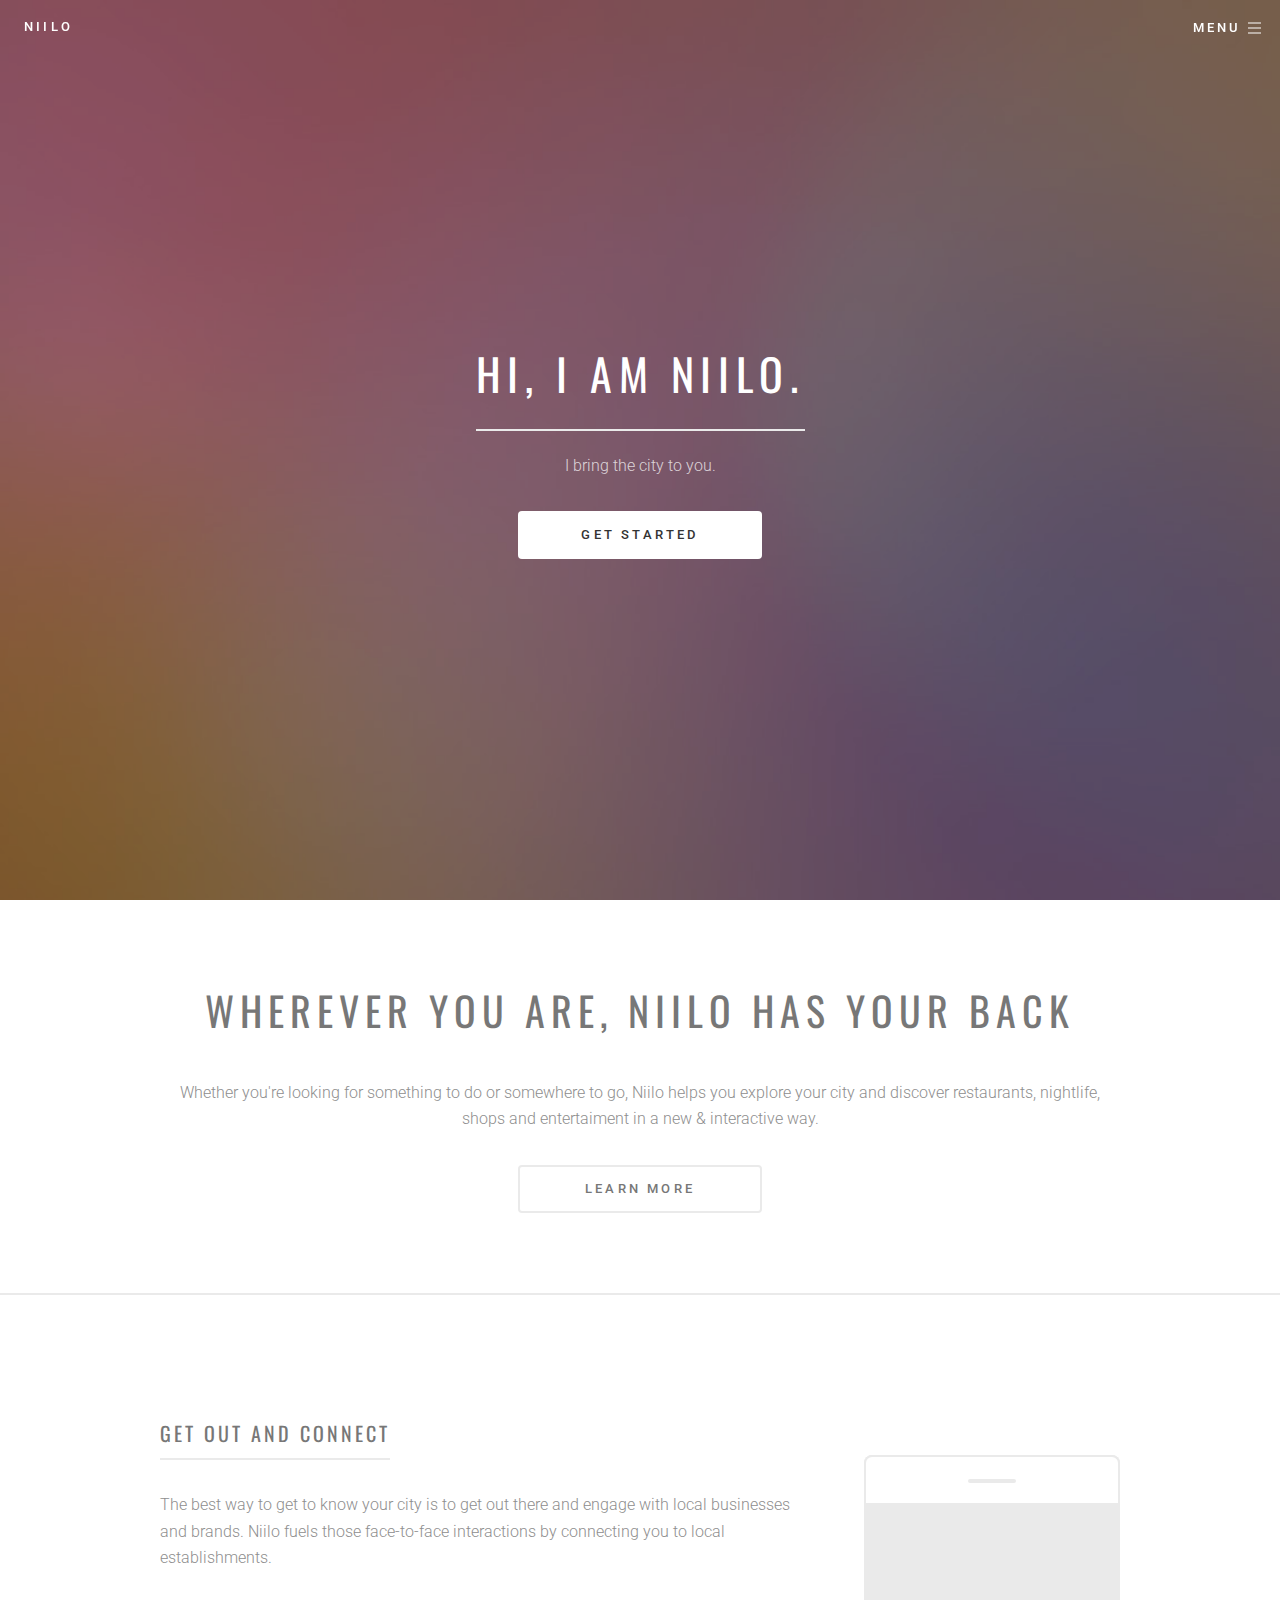
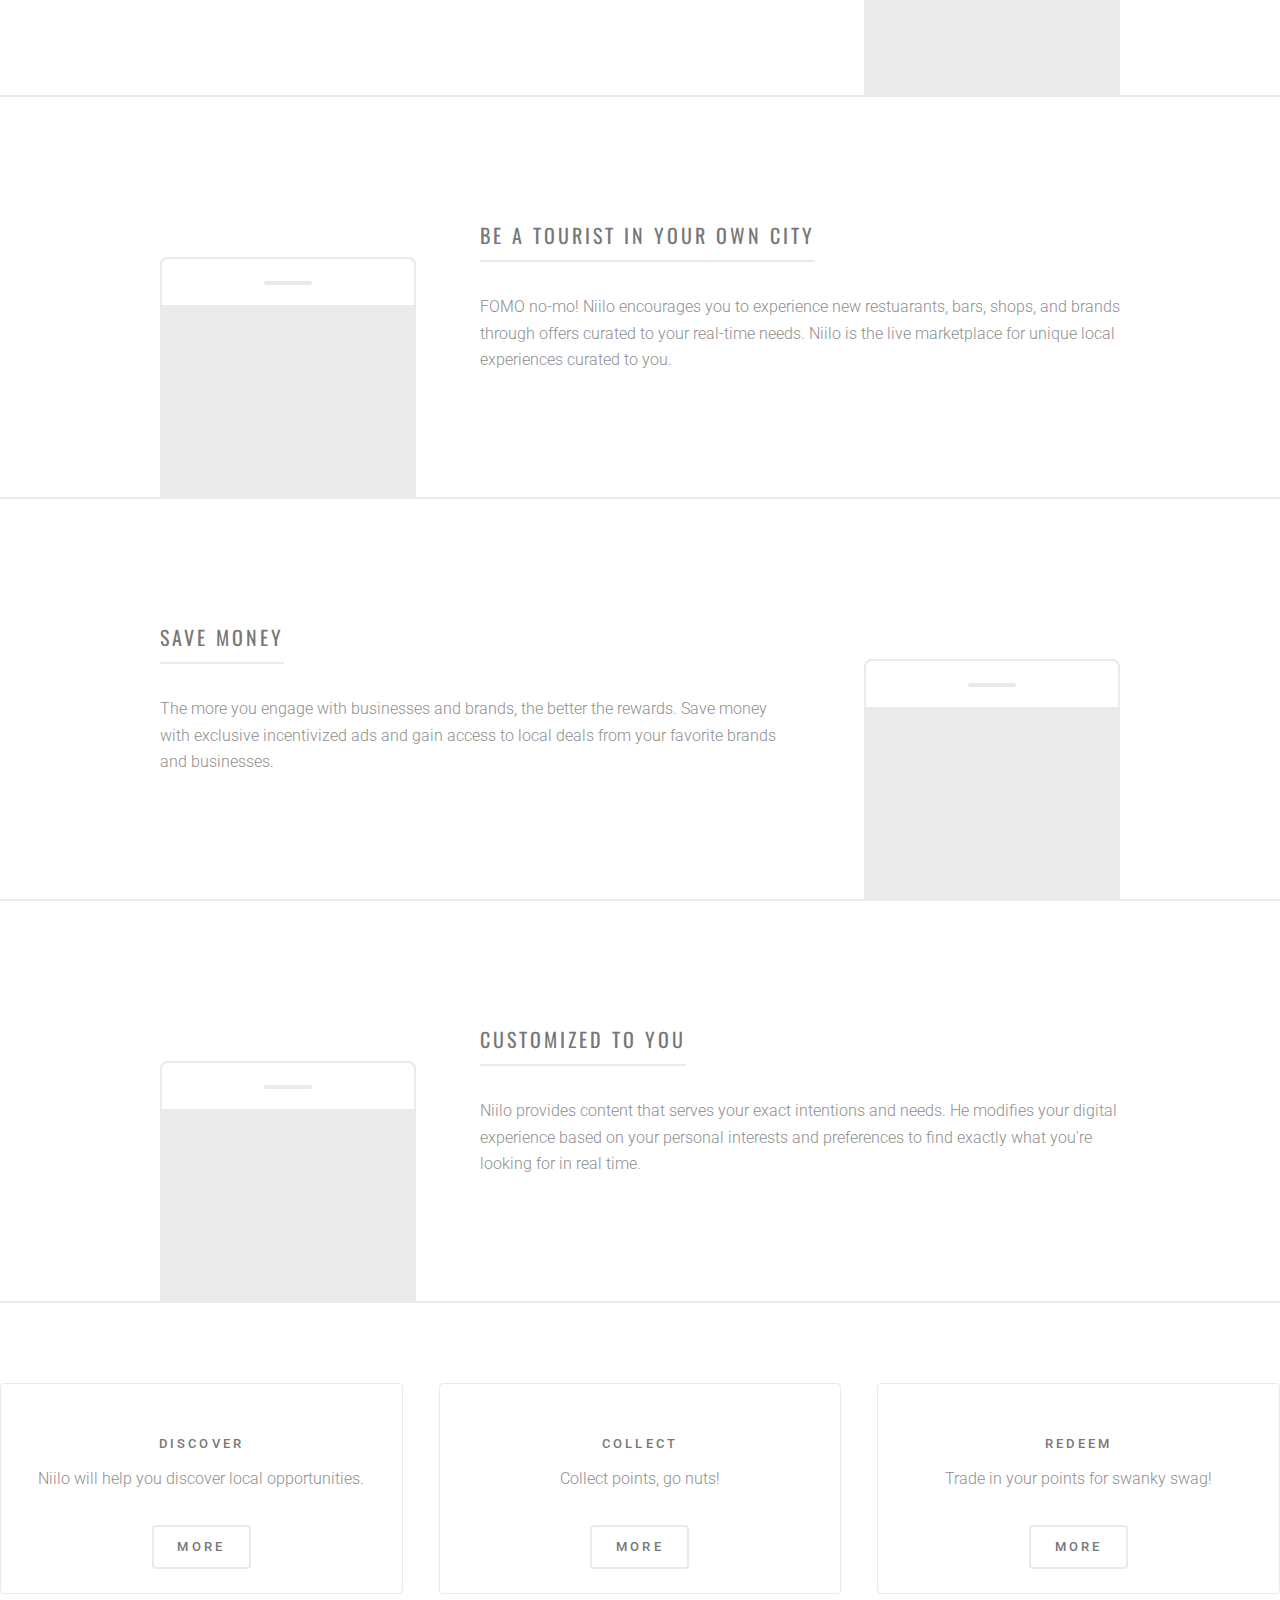
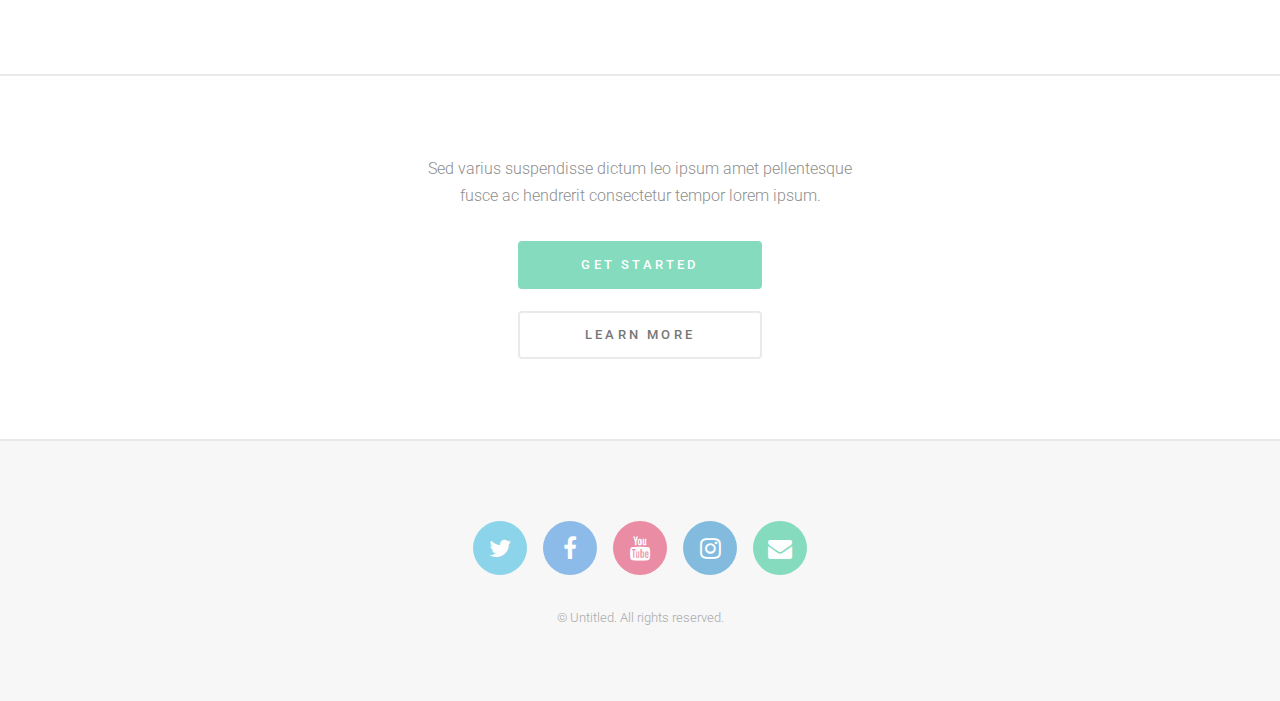
==== index.html @ 095b9335 "Second commit" ====
<!DOCTYPE HTML>
<!--
	Formula by Pixelarity
	pixelarity.com | hello@pixelarity.com
	License: pixelarity.com/license
-->
<html>
	<head>
		<title>Niilo</title>
		<meta charset="utf-8" />
		<meta name="viewport" content="width=device-width, initial-scale=1" />
		<!--[if lte IE 8]><script src="assets/js/ie/html5shiv.js"></script><![endif]-->
		<link rel="stylesheet" href="assets/css/main.css" />
		<!--[if lte IE 9]><link rel="stylesheet" href="assets/css/ie9.css" /><![endif]-->
		<!--[if lte IE 8]><link rel="stylesheet" href="assets/css/ie8.css" /><![endif]-->
	</head>
	<body>

		<!-- Page Wrapper -->
			<div id="page-wrapper">

				<!-- Header -->
					<header id="header">
						<a href="index.html" class="logo">Niilo</a>
						<nav>
							<ul>
								<li><a href="#menu">Menu</a></li>
							</ul>
						</nav>
					</header>

				<!-- Menu -->
					<nav id="menu">
						<ul class="links">
							<li><a href="index.html">Home</a></li>
							<li><a href="generic.html">User</a></li>
							<li><a href="elements.html">Business</a></li>
						</ul>
						<ul class="actions vertical">
							<li><a href="#" class="button special fit">Sign Up</a></li>
							<li><a href="#" class="button fit">Log In</a></li>
						</ul>
					</nav>

				<!-- Banner -->
				<!--
					Note: If you'd like to use a video as your banner background, set the "data-video" attribute below
					to the full filename of your video, but *exclude* the file extension. The template will automatically
					generate a multi-format* <video> tag on platforms that support background videos, and simply skip the
					step on those that don't (falling back on whatever you've set as the background image).

					* Your video must be offered in both .mp4 and .webm formats to work everywhere.
				-->
					<section id="banner" data-video="images/banner">
						<div class="inner">
							<header>
								<h1>Hi, I am Niilo.</h1>
								<p>I bring the city to you.</p>
							</header>
							<ul class="actions">
								<li><a href="#" class="button special big">Get Started</a></li>
							</ul>
						</div>
						<a href="#one" class="more">Learn More</a>
					</section>



				<!-- Wrapper -->
					<div id="wrapper">

						<!--New Ashley Blue Div -->

						<section id="cta" class="main special">
							<div class="inner">
								<h1> Wherever you are, Niilo has your back </h1>
								<p>Whether you're looking for something to do or somewhere to go, Niilo helps you explore your city and discover restaurants, nightlife, shops and entertaiment in a new & interactive way.</p>
								<ul class="actions vertical">
									<li><a href="#" class="button big">Learn More</a></li>
								</ul>
							</div>
						</section>



						<!-- One -->
							<section id="one" class="main">
								<div class="inner spotlight style1">
									<div class="content">
										<header>
											<h2>Get out and connect</h2>
										</header>
										<p>The best way to get to know your city is to get out there and engage with local businesses and brands. Niilo fuels those face-to-face interactions by connecting you to local establishments.</p>
									</div>
									<!--
										Note: You can replace the image below with a JPEG or PNG. Just make sure it's exactly
										320x340 or at least the same aspect ratio (16:17).
									-->
									<span class="image"><img src="images/pic01.svg" alt="" /></span>
								</div>
							</section>

						<!-- Two -->
							<section id="two" class="main">
								<div class="inner spotlight alt style2">
									<div class="content">
										<header>
											<h2>Be a tourist in your own city</h2>
										</header>
										<p>FOMO no-mo! Niilo encourages you to experience new restuarants, bars, shops, and brands through offers curated to your real-time needs. Niilo is the live marketplace for unique local experiences curated to you.</p>
									</div>
									<!--
										Note: You can replace the image below with a JPEG or PNG. Just make sure it's exactly
										320x340 or at least the same aspect ratio (16:17).
									-->
									<span class="image"><img src="images/pic02.svg" alt="" /></span>
								</div>
							</section>

						<!-- Three -->
							<section id="three" class="main">
								<div class="inner spotlight style3">
									<div class="content">
										<header>
											<h2>Save Money</h2>
										</header>
										<p>The more you engage with businesses and brands, the better the rewards. Save money with exclusive incentivized ads and gain access to local deals from your favorite brands and businesses.</p>
									</div>
									<!--
										Note: You can replace the image below with a JPEG or PNG. Just make sure it's exactly
										320x340 or at least the same aspect ratio (16:17).
									-->
									<span class="image"><img src="images/pic03.svg" alt="" /></span>
								</div>
							</section>
						<!-- Extra Ashley Section -->

						<section id="two" class="main">
							<div class="inner spotlight alt style2">
								<div class="content">
									<header>
										<h2>Customized to you</h2>
									</header>
									<p>Niilo provides content that serves your exact intentions and needs. He modifies your digital experience based on your personal interests and preferences to find exactly what you're looking for in real time.</p>
								</div>
								<!--
									Note: You can replace the image below with a JPEG or PNG. Just make sure it's exactly
									320x340 or at least the same aspect ratio (16:17).
								-->
								<span class="image"><img src="images/pic02.svg" alt="" /></span>
							</div>
						</section>


<!-- FREQUENCY -->


						<section id="three" class="wrapper style1 special">
										<div class="container">
											<div class="row 150%">
												<section class="4u 12u$(medium) 12u$(small)">
													<div class="box style1">
														<span class="image full"><img src="images/pic01.jpg" alt="" /></span>
														<h3>Discover</h3>
														<p>Niilo will help you discover local opportunities.</p>
														<ul class="actions">
															<li><a href="#" class="button alt">More</a></li>
														</ul>
													</div>
												</section>
												<section class="4u 6u(medium) 12u$(small)">
													<div class="box style2">
														<span class="image full"><img src="images/pic02.jpg" alt="" /></span>
														<h3>Collect</h3>
														<p>Collect points, go nuts!</p>
														<ul class="actions">
															<li><a href="#" class="button alt">More</a></li>
														</ul>
													</div>
												</section>
												<section class="4u$ 6u$(medium) 12u$(small)">
													<div class="box style4">
														<span class="image full"><img src="images/pic03.jpg" alt="" /></span>
														<h3>Redeem</h3>
														<p>Trade in your points for swanky swag!</p>
														<ul class="actions">
															<li><a href="#" class="button alt">More</a></li>
														</ul>
													</div>
												</section>
											</div>
										</div>
									</section>




<!-- END FREQUENCY -->









						<!-- CTA -->
							<section id="cta" class="main special">
								<div class="inner">
									<p>Sed varius suspendisse dictum leo ipsum amet pellentesque<br />
									fusce ac hendrerit consectetur tempor lorem ipsum.</p>
									<ul class="actions vertical">
										<li><a href="#" class="button special big">Get Started</a></li>
										<li><a href="#" class="button big">Learn More</a></li>
									</ul>
								</div>
							</section>

					</div> <!-- Connects to "wrapper" -->

				<!-- Footer -->
					<footer id="footer">
						<div class="inner">
							<ul class="icons">
								<li><a href="#" class="icon alt fa-twitter"><span class="label">Twitter</span></a></li>
								<li><a href="#" class="icon alt fa-facebook"><span class="label">Facebook</span></a></li>
								<li><a href="#" class="icon alt fa-youtube"><span class="label">YouTube</span></a></li>
								<li><a href="#" class="icon alt fa-instagram"><span class="label">Instagram</span></a></li>
								<li><a href="#" class="icon alt fa-envelope"><span class="label">Email</span></a></li>
							</ul>
						</div>
						<p class="copyright">&copy; Untitled. All rights reserved.</p>
					</footer>

			</div>

		<!-- Scripts -->
			<script src="assets/js/jquery.min.js"></script>
			<script src="assets/js/jquery.scrolly.min.js"></script>
			<script src="assets/js/jquery.scrollex.min.js"></script>
			<script src="assets/js/skel.min.js"></script>
			<script src="assets/js/util.js"></script>
			<!--[if lte IE 8]><script src="assets/js/ie/respond.min.js"></script><![endif]-->
			<script src="assets/js/main.js"></script>

	</body>
</html>
---- assets/css/main.css ----
@import url(font-awesome.min.css);
@import url("https://fonts.googleapis.com/css?family=Roboto:300,500|Oswald:400");

/*
	Formula by Pixelarity
	pixelarity.com | hello@pixelarity.com
	License: pixelarity.com/license
*/

/* Reset */

	html, body, div, span, applet, object, iframe, h1, h2, h3, h4, h5, h6, p, blockquote, pre, a, abbr, acronym, address, big, cite, code, del, dfn, em, img, ins, kbd, q, s, samp, small, strike, strong, sub, sup, tt, var, b, u, i, center, dl, dt, dd, ol, ul, li, fieldset, form, label, legend, table, caption, tbody, tfoot, thead, tr, th, td, article, aside, canvas, details, embed, figure, figcaption, footer, header, hgroup, menu, nav, output, ruby, section, summary, time, mark, audio, video {
		margin: 0;
		padding: 0;
		border: 0;
		font-size: 100%;
		font: inherit;
		vertical-align: baseline;
	}

	article, aside, details, figcaption, figure, footer, header, hgroup, menu, nav, section {
		display: block;
	}

	body {
		line-height: 1;
	}

	ol, ul {
		list-style: none;
	}

	blockquote, q {
		quotes: none;
	}

	blockquote:before, blockquote:after, q:before, q:after {
		content: '';
		content: none;
	}

	table {
		border-collapse: collapse;
		border-spacing: 0;
	}

	body {
		-webkit-text-size-adjust: none;
	}

/* Box Model */

	*, *:before, *:after {
		-moz-box-sizing: border-box;
		-webkit-box-sizing: border-box;
		box-sizing: border-box;
	}

/* Grid */

	.row {
		border-bottom: solid 1px transparent;
		-moz-box-sizing: border-box;
		-webkit-box-sizing: border-box;
		box-sizing: border-box;
	}

	.row > * {
		float: left;
		-moz-box-sizing: border-box;
		-webkit-box-sizing: border-box;
		box-sizing: border-box;
	}

	.row:after, .row:before {
		content: '';
		display: block;
		clear: both;
		height: 0;
	}

	.row.uniform > * > :first-child {
		margin-top: 0;
	}

	.row.uniform > * > :last-child {
		margin-bottom: 0;
	}

	.row.\30 \25 > * {
		padding: 0 0 0 0em;
	}

	.row.\30 \25 {
		margin: 0 0 -1px 0em;
	}

	.row.uniform.\30 \25 > * {
		padding: 0em 0 0 0em;
	}

	.row.uniform.\30 \25 {
		margin: 0em 0 -1px 0em;
	}

	.row > * {
		padding: 0 0 0 2em;
	}

	.row {
		margin: 0 0 -1px -2em;
	}

	.row.uniform > * {
		padding: 2em 0 0 2em;
	}

	.row.uniform {
		margin: -2em 0 -1px -2em;
	}

	.row.\32 00\25 > * {
		padding: 0 0 0 4em;
	}

	.row.\32 00\25 {
		margin: 0 0 -1px -4em;
	}

	.row.uniform.\32 00\25 > * {
		padding: 4em 0 0 4em;
	}

	.row.uniform.\32 00\25 {
		margin: -4em 0 -1px -4em;
	}

	.row.\31 50\25 > * {
		padding: 0 0 0 3em;
	}

	.row.\31 50\25 {
		margin: 0 0 -1px -3em;
	}

	.row.uniform.\31 50\25 > * {
		padding: 3em 0 0 3em;
	}

	.row.uniform.\31 50\25 {
		margin: -3em 0 -1px -3em;
	}

	.row.\35 0\25 > * {
		padding: 0 0 0 1em;
	}

	.row.\35 0\25 {
		margin: 0 0 -1px -1em;
	}

	.row.uniform.\35 0\25 > * {
		padding: 1em 0 0 1em;
	}

	.row.uniform.\35 0\25 {
		margin: -1em 0 -1px -1em;
	}

	.row.\32 5\25 > * {
		padding: 0 0 0 0.5em;
	}

	.row.\32 5\25 {
		margin: 0 0 -1px -0.5em;
	}

	.row.uniform.\32 5\25 > * {
		padding: 0.5em 0 0 0.5em;
	}

	.row.uniform.\32 5\25 {
		margin: -0.5em 0 -1px -0.5em;
	}

	.\31 2u, .\31 2u\24 {
		width: 100%;
		clear: none;
		margin-left: 0;
	}

	.\31 1u, .\31 1u\24 {
		width: 91.6666666667%;
		clear: none;
		margin-left: 0;
	}

	.\31 0u, .\31 0u\24 {
		width: 83.3333333333%;
		clear: none;
		margin-left: 0;
	}

	.\39 u, .\39 u\24 {
		width: 75%;
		clear: none;
		margin-left: 0;
	}

	.\38 u, .\38 u\24 {
		width: 66.6666666667%;
		clear: none;
		margin-left: 0;
	}

	.\37 u, .\37 u\24 {
		width: 58.3333333333%;
		clear: none;
		margin-left: 0;
	}

	.\36 u, .\36 u\24 {
		width: 50%;
		clear: none;
		margin-left: 0;
	}

	.\35 u, .\35 u\24 {
		width: 41.6666666667%;
		clear: none;
		margin-left: 0;
	}

	.\34 u, .\34 u\24 {
		width: 33.3333333333%;
		clear: none;
		margin-left: 0;
	}

	.\33 u, .\33 u\24 {
		width: 25%;
		clear: none;
		margin-left: 0;
	}

	.\32 u, .\32 u\24 {
		width: 16.6666666667%;
		clear: none;
		margin-left: 0;
	}

	.\31 u, .\31 u\24 {
		width: 8.3333333333%;
		clear: none;
		margin-left: 0;
	}

	.\31 2u\24 + *,
	.\31 1u\24 + *,
	.\31 0u\24 + *,
	.\39 u\24 + *,
	.\38 u\24 + *,
	.\37 u\24 + *,
	.\36 u\24 + *,
	.\35 u\24 + *,
	.\34 u\24 + *,
	.\33 u\24 + *,
	.\32 u\24 + *,
	.\31 u\24 + * {
		clear: left;
	}

	.\-11u {
		margin-left: 91.66667%;
	}

	.\-10u {
		margin-left: 83.33333%;
	}

	.\-9u {
		margin-left: 75%;
	}

	.\-8u {
		margin-left: 66.66667%;
	}

	.\-7u {
		margin-left: 58.33333%;
	}

	.\-6u {
		margin-left: 50%;
	}

	.\-5u {
		margin-left: 41.66667%;
	}

	.\-4u {
		margin-left: 33.33333%;
	}

	.\-3u {
		margin-left: 25%;
	}

	.\-2u {
		margin-left: 16.66667%;
	}

	.\-1u {
		margin-left: 8.33333%;
	}

	@media screen and (max-width: 1680px) {

		.row > * {
			padding: 0 0 0 2em;
		}

		.row {
			margin: 0 0 -1px -2em;
		}

		.row.uniform > * {
			padding: 2em 0 0 2em;
		}

		.row.uniform {
			margin: -2em 0 -1px -2em;
		}

		.row.\32 00\25 > * {
			padding: 0 0 0 4em;
		}

		.row.\32 00\25 {
			margin: 0 0 -1px -4em;
		}

		.row.uniform.\32 00\25 > * {
			padding: 4em 0 0 4em;
		}

		.row.uniform.\32 00\25 {
			margin: -4em 0 -1px -4em;
		}

		.row.\31 50\25 > * {
			padding: 0 0 0 3em;
		}

		.row.\31 50\25 {
			margin: 0 0 -1px -3em;
		}

		.row.uniform.\31 50\25 > * {
			padding: 3em 0 0 3em;
		}

		.row.uniform.\31 50\25 {
			margin: -3em 0 -1px -3em;
		}

		.row.\35 0\25 > * {
			padding: 0 0 0 1em;
		}

		.row.\35 0\25 {
			margin: 0 0 -1px -1em;
		}

		.row.uniform.\35 0\25 > * {
			padding: 1em 0 0 1em;
		}

		.row.uniform.\35 0\25 {
			margin: -1em 0 -1px -1em;
		}

		.row.\32 5\25 > * {
			padding: 0 0 0 0.5em;
		}

		.row.\32 5\25 {
			margin: 0 0 -1px -0.5em;
		}

		.row.uniform.\32 5\25 > * {
			padding: 0.5em 0 0 0.5em;
		}

		.row.uniform.\32 5\25 {
			margin: -0.5em 0 -1px -0.5em;
		}

		.\31 2u\28xlarge\29, .\31 2u\24\28xlarge\29 {
			width: 100%;
			clear: none;
			margin-left: 0;
		}

		.\31 1u\28xlarge\29, .\31 1u\24\28xlarge\29 {
			width: 91.6666666667%;
			clear: none;
			margin-left: 0;
		}

		.\31 0u\28xlarge\29, .\31 0u\24\28xlarge\29 {
			width: 83.3333333333%;
			clear: none;
			margin-left: 0;
		}

		.\39 u\28xlarge\29, .\39 u\24\28xlarge\29 {
			width: 75%;
			clear: none;
			margin-left: 0;
		}

		.\38 u\28xlarge\29, .\38 u\24\28xlarge\29 {
			width: 66.6666666667%;
			clear: none;
			margin-left: 0;
		}

		.\37 u\28xlarge\29, .\37 u\24\28xlarge\29 {
			width: 58.3333333333%;
			clear: none;
			margin-left: 0;
		}

		.\36 u\28xlarge\29, .\36 u\24\28xlarge\29 {
			width: 50%;
			clear: none;
			margin-left: 0;
		}

		.\35 u\28xlarge\29, .\35 u\24\28xlarge\29 {
			width: 41.6666666667%;
			clear: none;
			margin-left: 0;
		}

		.\34 u\28xlarge\29, .\34 u\24\28xlarge\29 {
			width: 33.3333333333%;
			clear: none;
			margin-left: 0;
		}

		.\33 u\28xlarge\29, .\33 u\24\28xlarge\29 {
			width: 25%;
			clear: none;
			margin-left: 0;
		}

		.\32 u\28xlarge\29, .\32 u\24\28xlarge\29 {
			width: 16.6666666667%;
			clear: none;
			margin-left: 0;
		}

		.\31 u\28xlarge\29, .\31 u\24\28xlarge\29 {
			width: 8.3333333333%;
			clear: none;
			margin-left: 0;
		}

		.\31 2u\24\28xlarge\29 + *,
		.\31 1u\24\28xlarge\29 + *,
		.\31 0u\24\28xlarge\29 + *,
		.\39 u\24\28xlarge\29 + *,
		.\38 u\24\28xlarge\29 + *,
		.\37 u\24\28xlarge\29 + *,
		.\36 u\24\28xlarge\29 + *,
		.\35 u\24\28xlarge\29 + *,
		.\34 u\24\28xlarge\29 + *,
		.\33 u\24\28xlarge\29 + *,
		.\32 u\24\28xlarge\29 + *,
		.\31 u\24\28xlarge\29 + * {
			clear: left;
		}

		.\-11u\28xlarge\29 {
			margin-left: 91.66667%;
		}

		.\-10u\28xlarge\29 {
			margin-left: 83.33333%;
		}

		.\-9u\28xlarge\29 {
			margin-left: 75%;
		}

		.\-8u\28xlarge\29 {
			margin-left: 66.66667%;
		}

		.\-7u\28xlarge\29 {
			margin-left: 58.33333%;
		}

		.\-6u\28xlarge\29 {
			margin-left: 50%;
		}

		.\-5u\28xlarge\29 {
			margin-left: 41.66667%;
		}

		.\-4u\28xlarge\29 {
			margin-left: 33.33333%;
		}

		.\-3u\28xlarge\29 {
			margin-left: 25%;
		}

		.\-2u\28xlarge\29 {
			margin-left: 16.66667%;
		}

		.\-1u\28xlarge\29 {
			margin-left: 8.33333%;
		}

	}

	@media screen and (max-width: 1280px) {

		.row > * {
			padding: 0 0 0 1.5em;
		}

		.row {
			margin: 0 0 -1px -1.5em;
		}

		.row.uniform > * {
			padding: 1.5em 0 0 1.5em;
		}

		.row.uniform {
			margin: -1.5em 0 -1px -1.5em;
		}

		.row.\32 00\25 > * {
			padding: 0 0 0 3em;
		}

		.row.\32 00\25 {
			margin: 0 0 -1px -3em;
		}

		.row.uniform.\32 00\25 > * {
			padding: 3em 0 0 3em;
		}

		.row.uniform.\32 00\25 {
			margin: -3em 0 -1px -3em;
		}

		.row.\31 50\25 > * {
			padding: 0 0 0 2.25em;
		}

		.row.\31 50\25 {
			margin: 0 0 -1px -2.25em;
		}

		.row.uniform.\31 50\25 > * {
			padding: 2.25em 0 0 2.25em;
		}

		.row.uniform.\31 50\25 {
			margin: -2.25em 0 -1px -2.25em;
		}

		.row.\35 0\25 > * {
			padding: 0 0 0 0.75em;
		}

		.row.\35 0\25 {
			margin: 0 0 -1px -0.75em;
		}

		.row.uniform.\35 0\25 > * {
			padding: 0.75em 0 0 0.75em;
		}

		.row.uniform.\35 0\25 {
			margin: -0.75em 0 -1px -0.75em;
		}

		.row.\32 5\25 > * {
			padding: 0 0 0 0.375em;
		}

		.row.\32 5\25 {
			margin: 0 0 -1px -0.375em;
		}

		.row.uniform.\32 5\25 > * {
			padding: 0.375em 0 0 0.375em;
		}

		.row.uniform.\32 5\25 {
			margin: -0.375em 0 -1px -0.375em;
		}

		.\31 2u\28large\29, .\31 2u\24\28large\29 {
			width: 100%;
			clear: none;
			margin-left: 0;
		}

		.\31 1u\28large\29, .\31 1u\24\28large\29 {
			width: 91.6666666667%;
			clear: none;
			margin-left: 0;
		}

		.\31 0u\28large\29, .\31 0u\24\28large\29 {
			width: 83.3333333333%;
			clear: none;
			margin-left: 0;
		}

		.\39 u\28large\29, .\39 u\24\28large\29 {
			width: 75%;
			clear: none;
			margin-left: 0;
		}

		.\38 u\28large\29, .\38 u\24\28large\29 {
			width: 66.6666666667%;
			clear: none;
			margin-left: 0;
		}

		.\37 u\28large\29, .\37 u\24\28large\29 {
			width: 58.3333333333%;
			clear: none;
			margin-left: 0;
		}

		.\36 u\28large\29, .\36 u\24\28large\29 {
			width: 50%;
			clear: none;
			margin-left: 0;
		}

		.\35 u\28large\29, .\35 u\24\28large\29 {
			width: 41.6666666667%;
			clear: none;
			margin-left: 0;
		}

		.\34 u\28large\29, .\34 u\24\28large\29 {
			width: 33.3333333333%;
			clear: none;
			margin-left: 0;
		}

		.\33 u\28large\29, .\33 u\24\28large\29 {
			width: 25%;
			clear: none;
			margin-left: 0;
		}

		.\32 u\28large\29, .\32 u\24\28large\29 {
			width: 16.6666666667%;
			clear: none;
			margin-left: 0;
		}

		.\31 u\28large\29, .\31 u\24\28large\29 {
			width: 8.3333333333%;
			clear: none;
			margin-left: 0;
		}

		.\31 2u\24\28large\29 + *,
		.\31 1u\24\28large\29 + *,
		.\31 0u\24\28large\29 + *,
		.\39 u\24\28large\29 + *,
		.\38 u\24\28large\29 + *,
		.\37 u\24\28large\29 + *,
		.\36 u\24\28large\29 + *,
		.\35 u\24\28large\29 + *,
		.\34 u\24\28large\29 + *,
		.\33 u\24\28large\29 + *,
		.\32 u\24\28large\29 + *,
		.\31 u\24\28large\29 + * {
			clear: left;
		}

		.\-11u\28large\29 {
			margin-left: 91.66667%;
		}

		.\-10u\28large\29 {
			margin-left: 83.33333%;
		}

		.\-9u\28large\29 {
			margin-left: 75%;
		}

		.\-8u\28large\29 {
			margin-left: 66.66667%;
		}

		.\-7u\28large\29 {
			margin-left: 58.33333%;
		}

		.\-6u\28large\29 {
			margin-left: 50%;
		}

		.\-5u\28large\29 {
			margin-left: 41.66667%;
		}

		.\-4u\28large\29 {
			margin-left: 33.33333%;
		}

		.\-3u\28large\29 {
			margin-left: 25%;
		}

		.\-2u\28large\29 {
			margin-left: 16.66667%;
		}

		.\-1u\28large\29 {
			margin-left: 8.33333%;
		}

	}

	@media screen and (max-width: 980px) {

		.row > * {
			padding: 0 0 0 1.5em;
		}

		.row {
			margin: 0 0 -1px -1.5em;
		}

		.row.uniform > * {
			padding: 1.5em 0 0 1.5em;
		}

		.row.uniform {
			margin: -1.5em 0 -1px -1.5em;
		}

		.row.\32 00\25 > * {
			padding: 0 0 0 3em;
		}

		.row.\32 00\25 {
			margin: 0 0 -1px -3em;
		}

		.row.uniform.\32 00\25 > * {
			padding: 3em 0 0 3em;
		}

		.row.uniform.\32 00\25 {
			margin: -3em 0 -1px -3em;
		}

		.row.\31 50\25 > * {
			padding: 0 0 0 2.25em;
		}

		.row.\31 50\25 {
			margin: 0 0 -1px -2.25em;
		}

		.row.uniform.\31 50\25 > * {
			padding: 2.25em 0 0 2.25em;
		}

		.row.uniform.\31 50\25 {
			margin: -2.25em 0 -1px -2.25em;
		}

		.row.\35 0\25 > * {
			padding: 0 0 0 0.75em;
		}

		.row.\35 0\25 {
			margin: 0 0 -1px -0.75em;
		}

		.row.uniform.\35 0\25 > * {
			padding: 0.75em 0 0 0.75em;
		}

		.row.uniform.\35 0\25 {
			margin: -0.75em 0 -1px -0.75em;
		}

		.row.\32 5\25 > * {
			padding: 0 0 0 0.375em;
		}

		.row.\32 5\25 {
			margin: 0 0 -1px -0.375em;
		}

		.row.uniform.\32 5\25 > * {
			padding: 0.375em 0 0 0.375em;
		}

		.row.uniform.\32 5\25 {
			margin: -0.375em 0 -1px -0.375em;
		}

		.\31 2u\28medium\29, .\31 2u\24\28medium\29 {
			width: 100%;
			clear: none;
			margin-left: 0;
		}

		.\31 1u\28medium\29, .\31 1u\24\28medium\29 {
			width: 91.6666666667%;
			clear: none;
			margin-left: 0;
		}

		.\31 0u\28medium\29, .\31 0u\24\28medium\29 {
			width: 83.3333333333%;
			clear: none;
			margin-left: 0;
		}

		.\39 u\28medium\29, .\39 u\24\28medium\29 {
			width: 75%;
			clear: none;
			margin-left: 0;
		}

		.\38 u\28medium\29, .\38 u\24\28medium\29 {
			width: 66.6666666667%;
			clear: none;
			margin-left: 0;
		}

		.\37 u\28medium\29, .\37 u\24\28medium\29 {
			width: 58.3333333333%;
			clear: none;
			margin-left: 0;
		}

		.\36 u\28medium\29, .\36 u\24\28medium\29 {
			width: 50%;
			clear: none;
			margin-left: 0;
		}

		.\35 u\28medium\29, .\35 u\24\28medium\29 {
			width: 41.6666666667%;
			clear: none;
			margin-left: 0;
		}

		.\34 u\28medium\29, .\34 u\24\28medium\29 {
			width: 33.3333333333%;
			clear: none;
			margin-left: 0;
		}

		.\33 u\28medium\29, .\33 u\24\28medium\29 {
			width: 25%;
			clear: none;
			margin-left: 0;
		}

		.\32 u\28medium\29, .\32 u\24\28medium\29 {
			width: 16.6666666667%;
			clear: none;
			margin-left: 0;
		}

		.\31 u\28medium\29, .\31 u\24\28medium\29 {
			width: 8.3333333333%;
			clear: none;
			margin-left: 0;
		}

		.\31 2u\24\28medium\29 + *,
		.\31 1u\24\28medium\29 + *,
		.\31 0u\24\28medium\29 + *,
		.\39 u\24\28medium\29 + *,
		.\38 u\24\28medium\29 + *,
		.\37 u\24\28medium\29 + *,
		.\36 u\24\28medium\29 + *,
		.\35 u\24\28medium\29 + *,
		.\34 u\24\28medium\29 + *,
		.\33 u\24\28medium\29 + *,
		.\32 u\24\28medium\29 + *,
		.\31 u\24\28medium\29 + * {
			clear: left;
		}

		.\-11u\28medium\29 {
			margin-left: 91.66667%;
		}

		.\-10u\28medium\29 {
			margin-left: 83.33333%;
		}

		.\-9u\28medium\29 {
			margin-left: 75%;
		}

		.\-8u\28medium\29 {
			margin-left: 66.66667%;
		}

		.\-7u\28medium\29 {
			margin-left: 58.33333%;
		}

		.\-6u\28medium\29 {
			margin-left: 50%;
		}

		.\-5u\28medium\29 {
			margin-left: 41.66667%;
		}

		.\-4u\28medium\29 {
			margin-left: 33.33333%;
		}

		.\-3u\28medium\29 {
			margin-left: 25%;
		}

		.\-2u\28medium\29 {
			margin-left: 16.66667%;
		}

		.\-1u\28medium\29 {
			margin-left: 8.33333%;
		}

	}

	@media screen and (max-width: 736px) {

		.row > * {
			padding: 0 0 0 1.25em;
		}

		.row {
			margin: 0 0 -1px -1.25em;
		}

		.row.uniform > * {
			padding: 1.25em 0 0 1.25em;
		}

		.row.uniform {
			margin: -1.25em 0 -1px -1.25em;
		}

		.row.\32 00\25 > * {
			padding: 0 0 0 2.5em;
		}

		.row.\32 00\25 {
			margin: 0 0 -1px -2.5em;
		}

		.row.uniform.\32 00\25 > * {
			padding: 2.5em 0 0 2.5em;
		}

		.row.uniform.\32 00\25 {
			margin: -2.5em 0 -1px -2.5em;
		}

		.row.\31 50\25 > * {
			padding: 0 0 0 1.875em;
		}

		.row.\31 50\25 {
			margin: 0 0 -1px -1.875em;
		}

		.row.uniform.\31 50\25 > * {
			padding: 1.875em 0 0 1.875em;
		}

		.row.uniform.\31 50\25 {
			margin: -1.875em 0 -1px -1.875em;
		}

		.row.\35 0\25 > * {
			padding: 0 0 0 0.625em;
		}

		.row.\35 0\25 {
			margin: 0 0 -1px -0.625em;
		}

		.row.uniform.\35 0\25 > * {
			padding: 0.625em 0 0 0.625em;
		}

		.row.uniform.\35 0\25 {
			margin: -0.625em 0 -1px -0.625em;
		}

		.row.\32 5\25 > * {
			padding: 0 0 0 0.3125em;
		}

		.row.\32 5\25 {
			margin: 0 0 -1px -0.3125em;
		}

		.row.uniform.\32 5\25 > * {
			padding: 0.3125em 0 0 0.3125em;
		}

		.row.uniform.\32 5\25 {
			margin: -0.3125em 0 -1px -0.3125em;
		}

		.\31 2u\28small\29, .\31 2u\24\28small\29 {
			width: 100%;
			clear: none;
			margin-left: 0;
		}

		.\31 1u\28small\29, .\31 1u\24\28small\29 {
			width: 91.6666666667%;
			clear: none;
			margin-left: 0;
		}

		.\31 0u\28small\29, .\31 0u\24\28small\29 {
			width: 83.3333333333%;
			clear: none;
			margin-left: 0;
		}

		.\39 u\28small\29, .\39 u\24\28small\29 {
			width: 75%;
			clear: none;
			margin-left: 0;
		}

		.\38 u\28small\29, .\38 u\24\28small\29 {
			width: 66.6666666667%;
			clear: none;
			margin-left: 0;
		}

		.\37 u\28small\29, .\37 u\24\28small\29 {
			width: 58.3333333333%;
			clear: none;
			margin-left: 0;
		}

		.\36 u\28small\29, .\36 u\24\28small\29 {
			width: 50%;
			clear: none;
			margin-left: 0;
		}

		.\35 u\28small\29, .\35 u\24\28small\29 {
			width: 41.6666666667%;
			clear: none;
			margin-left: 0;
		}

		.\34 u\28small\29, .\34 u\24\28small\29 {
			width: 33.3333333333%;
			clear: none;
			margin-left: 0;
		}

		.\33 u\28small\29, .\33 u\24\28small\29 {
			width: 25%;
			clear: none;
			margin-left: 0;
		}

		.\32 u\28small\29, .\32 u\24\28small\29 {
			width: 16.6666666667%;
			clear: none;
			margin-left: 0;
		}

		.\31 u\28small\29, .\31 u\24\28small\29 {
			width: 8.3333333333%;
			clear: none;
			margin-left: 0;
		}

		.\31 2u\24\28small\29 + *,
		.\31 1u\24\28small\29 + *,
		.\31 0u\24\28small\29 + *,
		.\39 u\24\28small\29 + *,
		.\38 u\24\28small\29 + *,
		.\37 u\24\28small\29 + *,
		.\36 u\24\28small\29 + *,
		.\35 u\24\28small\29 + *,
		.\34 u\24\28small\29 + *,
		.\33 u\24\28small\29 + *,
		.\32 u\24\28small\29 + *,
		.\31 u\24\28small\29 + * {
			clear: left;
		}

		.\-11u\28small\29 {
			margin-left: 91.66667%;
		}

		.\-10u\28small\29 {
			margin-left: 83.33333%;
		}

		.\-9u\28small\29 {
			margin-left: 75%;
		}

		.\-8u\28small\29 {
			margin-left: 66.66667%;
		}

		.\-7u\28small\29 {
			margin-left: 58.33333%;
		}

		.\-6u\28small\29 {
			margin-left: 50%;
		}

		.\-5u\28small\29 {
			margin-left: 41.66667%;
		}

		.\-4u\28small\29 {
			margin-left: 33.33333%;
		}

		.\-3u\28small\29 {
			margin-left: 25%;
		}

		.\-2u\28small\29 {
			margin-left: 16.66667%;
		}

		.\-1u\28small\29 {
			margin-left: 8.33333%;
		}

	}

	@media screen and (max-width: 480px) {

		.row > * {
			padding: 0 0 0 1.25em;
		}

		.row {
			margin: 0 0 -1px -1.25em;
		}

		.row.uniform > * {
			padding: 1.25em 0 0 1.25em;
		}

		.row.uniform {
			margin: -1.25em 0 -1px -1.25em;
		}

		.row.\32 00\25 > * {
			padding: 0 0 0 2.5em;
		}

		.row.\32 00\25 {
			margin: 0 0 -1px -2.5em;
		}

		.row.uniform.\32 00\25 > * {
			padding: 2.5em 0 0 2.5em;
		}

		.row.uniform.\32 00\25 {
			margin: -2.5em 0 -1px -2.5em;
		}

		.row.\31 50\25 > * {
			padding: 0 0 0 1.875em;
		}

		.row.\31 50\25 {
			margin: 0 0 -1px -1.875em;
		}

		.row.uniform.\31 50\25 > * {
			padding: 1.875em 0 0 1.875em;
		}

		.row.uniform.\31 50\25 {
			margin: -1.875em 0 -1px -1.875em;
		}

		.row.\35 0\25 > * {
			padding: 0 0 0 0.625em;
		}

		.row.\35 0\25 {
			margin: 0 0 -1px -0.625em;
		}

		.row.uniform.\35 0\25 > * {
			padding: 0.625em 0 0 0.625em;
		}

		.row.uniform.\35 0\25 {
			margin: -0.625em 0 -1px -0.625em;
		}

		.row.\32 5\25 > * {
			padding: 0 0 0 0.3125em;
		}

		.row.\32 5\25 {
			margin: 0 0 -1px -0.3125em;
		}

		.row.uniform.\32 5\25 > * {
			padding: 0.3125em 0 0 0.3125em;
		}

		.row.uniform.\32 5\25 {
			margin: -0.3125em 0 -1px -0.3125em;
		}

		.\31 2u\28xsmall\29, .\31 2u\24\28xsmall\29 {
			width: 100%;
			clear: none;
			margin-left: 0;
		}

		.\31 1u\28xsmall\29, .\31 1u\24\28xsmall\29 {
			width: 91.6666666667%;
			clear: none;
			margin-left: 0;
		}

		.\31 0u\28xsmall\29, .\31 0u\24\28xsmall\29 {
			width: 83.3333333333%;
			clear: none;
			margin-left: 0;
		}

		.\39 u\28xsmall\29, .\39 u\24\28xsmall\29 {
			width: 75%;
			clear: none;
			margin-left: 0;
		}

		.\38 u\28xsmall\29, .\38 u\24\28xsmall\29 {
			width: 66.6666666667%;
			clear: none;
			margin-left: 0;
		}

		.\37 u\28xsmall\29, .\37 u\24\28xsmall\29 {
			width: 58.3333333333%;
			clear: none;
			margin-left: 0;
		}

		.\36 u\28xsmall\29, .\36 u\24\28xsmall\29 {
			width: 50%;
			clear: none;
			margin-left: 0;
		}

		.\35 u\28xsmall\29, .\35 u\24\28xsmall\29 {
			width: 41.6666666667%;
			clear: none;
			margin-left: 0;
		}

		.\34 u\28xsmall\29, .\34 u\24\28xsmall\29 {
			width: 33.3333333333%;
			clear: none;
			margin-left: 0;
		}

		.\33 u\28xsmall\29, .\33 u\24\28xsmall\29 {
			width: 25%;
			clear: none;
			margin-left: 0;
		}

		.\32 u\28xsmall\29, .\32 u\24\28xsmall\29 {
			width: 16.6666666667%;
			clear: none;
			margin-left: 0;
		}

		.\31 u\28xsmall\29, .\31 u\24\28xsmall\29 {
			width: 8.3333333333%;
			clear: none;
			margin-left: 0;
		}

		.\31 2u\24\28xsmall\29 + *,
		.\31 1u\24\28xsmall\29 + *,
		.\31 0u\24\28xsmall\29 + *,
		.\39 u\24\28xsmall\29 + *,
		.\38 u\24\28xsmall\29 + *,
		.\37 u\24\28xsmall\29 + *,
		.\36 u\24\28xsmall\29 + *,
		.\35 u\24\28xsmall\29 + *,
		.\34 u\24\28xsmall\29 + *,
		.\33 u\24\28xsmall\29 + *,
		.\32 u\24\28xsmall\29 + *,
		.\31 u\24\28xsmall\29 + * {
			clear: left;
		}

		.\-11u\28xsmall\29 {
			margin-left: 91.66667%;
		}

		.\-10u\28xsmall\29 {
			margin-left: 83.33333%;
		}

		.\-9u\28xsmall\29 {
			margin-left: 75%;
		}

		.\-8u\28xsmall\29 {
			margin-left: 66.66667%;
		}

		.\-7u\28xsmall\29 {
			margin-left: 58.33333%;
		}

		.\-6u\28xsmall\29 {
			margin-left: 50%;
		}

		.\-5u\28xsmall\29 {
			margin-left: 41.66667%;
		}

		.\-4u\28xsmall\29 {
			margin-left: 33.33333%;
		}

		.\-3u\28xsmall\29 {
			margin-left: 25%;
		}

		.\-2u\28xsmall\29 {
			margin-left: 16.66667%;
		}

		.\-1u\28xsmall\29 {
			margin-left: 8.33333%;
		}

	}

	@media screen and (max-width: 360px) {

		.row > * {
			padding: 0 0 0 1.25em;
		}

		.row {
			margin: 0 0 -1px -1.25em;
		}

		.row.uniform > * {
			padding: 1.25em 0 0 1.25em;
		}

		.row.uniform {
			margin: -1.25em 0 -1px -1.25em;
		}

		.row.\32 00\25 > * {
			padding: 0 0 0 2.5em;
		}

		.row.\32 00\25 {
			margin: 0 0 -1px -2.5em;
		}

		.row.uniform.\32 00\25 > * {
			padding: 2.5em 0 0 2.5em;
		}

		.row.uniform.\32 00\25 {
			margin: -2.5em 0 -1px -2.5em;
		}

		.row.\31 50\25 > * {
			padding: 0 0 0 1.875em;
		}

		.row.\31 50\25 {
			margin: 0 0 -1px -1.875em;
		}

		.row.uniform.\31 50\25 > * {
			padding: 1.875em 0 0 1.875em;
		}

		.row.uniform.\31 50\25 {
			margin: -1.875em 0 -1px -1.875em;
		}

		.row.\35 0\25 > * {
			padding: 0 0 0 0.625em;
		}

		.row.\35 0\25 {
			margin: 0 0 -1px -0.625em;
		}

		.row.uniform.\35 0\25 > * {
			padding: 0.625em 0 0 0.625em;
		}

		.row.uniform.\35 0\25 {
			margin: -0.625em 0 -1px -0.625em;
		}

		.row.\32 5\25 > * {
			padding: 0 0 0 0.3125em;
		}

		.row.\32 5\25 {
			margin: 0 0 -1px -0.3125em;
		}

		.row.uniform.\32 5\25 > * {
			padding: 0.3125em 0 0 0.3125em;
		}

		.row.uniform.\32 5\25 {
			margin: -0.3125em 0 -1px -0.3125em;
		}

		.\31 2u\28xxsmall\29, .\31 2u\24\28xxsmall\29 {
			width: 100%;
			clear: none;
			margin-left: 0;
		}

		.\31 1u\28xxsmall\29, .\31 1u\24\28xxsmall\29 {
			width: 91.6666666667%;
			clear: none;
			margin-left: 0;
		}

		.\31 0u\28xxsmall\29, .\31 0u\24\28xxsmall\29 {
			width: 83.3333333333%;
			clear: none;
			margin-left: 0;
		}

		.\39 u\28xxsmall\29, .\39 u\24\28xxsmall\29 {
			width: 75%;
			clear: none;
			margin-left: 0;
		}

		.\38 u\28xxsmall\29, .\38 u\24\28xxsmall\29 {
			width: 66.6666666667%;
			clear: none;
			margin-left: 0;
		}

		.\37 u\28xxsmall\29, .\37 u\24\28xxsmall\29 {
			width: 58.3333333333%;
			clear: none;
			margin-left: 0;
		}

		.\36 u\28xxsmall\29, .\36 u\24\28xxsmall\29 {
			width: 50%;
			clear: none;
			margin-left: 0;
		}

		.\35 u\28xxsmall\29, .\35 u\24\28xxsmall\29 {
			width: 41.6666666667%;
			clear: none;
			margin-left: 0;
		}

		.\34 u\28xxsmall\29, .\34 u\24\28xxsmall\29 {
			width: 33.3333333333%;
			clear: none;
			margin-left: 0;
		}

		.\33 u\28xxsmall\29, .\33 u\24\28xxsmall\29 {
			width: 25%;
			clear: none;
			margin-left: 0;
		}

		.\32 u\28xxsmall\29, .\32 u\24\28xxsmall\29 {
			width: 16.6666666667%;
			clear: none;
			margin-left: 0;
		}

		.\31 u\28xxsmall\29, .\31 u\24\28xxsmall\29 {
			width: 8.3333333333%;
			clear: none;
			margin-left: 0;
		}

		.\31 2u\24\28xxsmall\29 + *,
		.\31 1u\24\28xxsmall\29 + *,
		.\31 0u\24\28xxsmall\29 + *,
		.\39 u\24\28xxsmall\29 + *,
		.\38 u\24\28xxsmall\29 + *,
		.\37 u\24\28xxsmall\29 + *,
		.\36 u\24\28xxsmall\29 + *,
		.\35 u\24\28xxsmall\29 + *,
		.\34 u\24\28xxsmall\29 + *,
		.\33 u\24\28xxsmall\29 + *,
		.\32 u\24\28xxsmall\29 + *,
		.\31 u\24\28xxsmall\29 + * {
			clear: left;
		}

		.\-11u\28xxsmall\29 {
			margin-left: 91.66667%;
		}

		.\-10u\28xxsmall\29 {
			margin-left: 83.33333%;
		}

		.\-9u\28xxsmall\29 {
			margin-left: 75%;
		}

		.\-8u\28xxsmall\29 {
			margin-left: 66.66667%;
		}

		.\-7u\28xxsmall\29 {
			margin-left: 58.33333%;
		}

		.\-6u\28xxsmall\29 {
			margin-left: 50%;
		}

		.\-5u\28xxsmall\29 {
			margin-left: 41.66667%;
		}

		.\-4u\28xxsmall\29 {
			margin-left: 33.33333%;
		}

		.\-3u\28xxsmall\29 {
			margin-left: 25%;
		}

		.\-2u\28xxsmall\29 {
			margin-left: 16.66667%;
		}

		.\-1u\28xxsmall\29 {
			margin-left: 8.33333%;
		}

	}

/* Basic */

	@-ms-viewport {
		width: device-width;
	}

	body {
		-ms-overflow-style: scrollbar;
	}

	@media screen and (max-width: 480px) {

		html, body {
			min-width: 320px;
		}

	}

	body {
		background: #ffffff;
	}

		body.is-loading *, body.is-loading *:before, body.is-loading *:after {
			-moz-animation: none !important;
			-webkit-animation: none !important;
			-ms-animation: none !important;
			animation: none !important;
			-moz-transition: none !important;
			-webkit-transition: none !important;
			-ms-transition: none !important;
			transition: none !important;
		}

/* Type */

	body {
		background-color: #333333;
		color: #8e8e8e;
	}

	body, input, select, textarea {
		font-family: "Roboto", Helvetica, sans-serif;
		font-size: 16pt;
		font-weight: 300;
		line-height: 1.65;
	}

		@media screen and (max-width: 1680px) {

			body, input, select, textarea {
				font-size: 13pt;
			}

		}

		@media screen and (max-width: 1280px) {

			body, input, select, textarea {
				font-size: 12pt;
			}

		}

		@media screen and (max-width: 360px) {

			body, input, select, textarea {
				font-size: 11pt;
			}

		}

	a {
		-moz-transition: color 0.2s ease-in-out, border-bottom-color 0.2s ease-in-out;
		-webkit-transition: color 0.2s ease-in-out, border-bottom-color 0.2s ease-in-out;
		-ms-transition: color 0.2s ease-in-out, border-bottom-color 0.2s ease-in-out;
		transition: color 0.2s ease-in-out, border-bottom-color 0.2s ease-in-out;
		color: inherit;
		text-decoration: none;
		border-bottom: dotted 1px;
	}

		a:hover {
			border-bottom-color: transparent;
		}

	strong, b {
		font-weight: 500;
	}

	em, i {
		font-style: italic;
	}

	p {
		margin: 0 0 2em 0;
	}

	h1, h2, h3, h4, h5, h6 {
		font-weight: 500;
		line-height: 1.5;
		margin: 0 0 1em 0;
		font-weight: 500;
		letter-spacing: 0.25em;
		text-transform: uppercase;
	}

		h1 a, h2 a, h3 a, h4 a, h5 a, h6 a {
			color: inherit;
			text-decoration: none;
		}

	h1, h2 {
		font-family: "Oswald", sans-serif;
		font-weight: 400;
		letter-spacing: 0.15em;
	}

	h1 {
		font-size: 2.5em;
	}

	h2 {
		font-size: 1.25em;
	}

	h3 {
		font-size: 0.8em;
	}

	h4 {
		font-size: 0.6em;
	}

	h5 {
		font-size: 0.6em;
	}

	h6 {
		font-size: 0.6em;
	}

	@media screen and (max-width: 736px) {

		h1 {
			font-size: 1.5em;
		}

	}

	sub {
		font-size: 0.8em;
		position: relative;
		top: 0.5em;
	}

	sup {
		font-size: 0.8em;
		position: relative;
		top: -0.5em;
	}

	blockquote {
		border-left: solid 4px;
		font-style: italic;
		margin: 0 0 2em 0;
		padding: 0.5em 0 0.5em 2em;
	}

	code {
		border-radius: 4px;
		border: solid 1px;
		font-family: "Courier New", monospace;
		font-size: 0.9em;
		margin: 0 0.25em;
		padding: 0.25em 0.65em;
	}

	pre {
		-webkit-overflow-scrolling: touch;
		font-family: "Courier New", monospace;
		font-size: 0.9em;
		margin: 0 0 2em 0;
	}

		pre code {
			display: block;
			line-height: 1.75;
			padding: 1em 1.5em;
			overflow-x: auto;
		}

	hr {
		border: 0;
		border-bottom: solid 1px;
		margin: 2em 0;
	}

		hr.major {
			margin: 3em 0;
		}

	.align-left {
		text-align: left;
	}

	.align-center {
		text-align: center;
	}

	.align-right {
		text-align: right;
	}

	input, select, textarea {
		color: #777777;
	}

	a:hover {
		color: #84dbbd !important;
	}

	strong, b {
		color: #777777;
	}

	h1, h2, h3, h4, h5, h6 {
		color: #777777;
	}

	blockquote {
		border-left-color: #eaeaea;
	}

	code {
		background: rgba(144, 144, 144, 0.075);
		border-color: #eaeaea;
	}

	hr {
		border-bottom-color: #eaeaea;
	}

/* Box */

	.box {
		border-radius: 4px;
		border: solid 1px;
		margin-bottom: 2em;
		padding: 1.5em;
	}

		.box > :last-child,
		.box > :last-child > :last-child,
		.box > :last-child > :last-child > :last-child {
			margin-bottom: 0;
		}

		.box.alt {
			border: 0;
			border-radius: 0;
			padding: 0;
		}

	.box {
		border-color: #eaeaea;
	}

/* Button */

	input[type="submit"],
	input[type="reset"],
	input[type="button"],
	button,
	.button {
		-moz-appearance: none;
		-webkit-appearance: none;
		-ms-appearance: none;
		appearance: none;
		-moz-transition: background-color 0.2s ease-in-out, color 0.2s ease-in-out, box-shadow 0.2s ease-in-out;
		-webkit-transition: background-color 0.2s ease-in-out, color 0.2s ease-in-out, box-shadow 0.2s ease-in-out;
		-ms-transition: background-color 0.2s ease-in-out, color 0.2s ease-in-out, box-shadow 0.2s ease-in-out;
		transition: background-color 0.2s ease-in-out, color 0.2s ease-in-out, box-shadow 0.2s ease-in-out;
		border-radius: 4px;
		border: 0;
		cursor: pointer;
		display: inline-block;
		font-size: 0.8em;
		font-weight: 500;
		height: 3.5em;
		letter-spacing: 0.25em;
		line-height: 3.5em;
		padding: 0 2em;
		text-align: center;
		text-decoration: none;
		text-transform: uppercase;
		white-space: nowrap;
	}

		input[type="submit"].icon:before,
		input[type="reset"].icon:before,
		input[type="button"].icon:before,
		button.icon:before,
		.button.icon:before {
			margin-right: 0.5em;
		}

		input[type="submit"].fit,
		input[type="reset"].fit,
		input[type="button"].fit,
		button.fit,
		.button.fit {
			display: block;
			margin: 0 0 1em 0;
			width: 100%;
		}

		input[type="submit"].small,
		input[type="reset"].small,
		input[type="button"].small,
		button.small,
		.button.small {
			font-size: 0.6em;
		}

		input[type="submit"].big,
		input[type="reset"].big,
		input[type="button"].big,
		button.big,
		.button.big {
			min-width: 19em;
			height: 3.75em;
			line-height: 3.75em;
		}

		input[type="submit"].disabled, input[type="submit"]:disabled,
		input[type="reset"].disabled,
		input[type="reset"]:disabled,
		input[type="button"].disabled,
		input[type="button"]:disabled,
		button.disabled,
		button:disabled,
		.button.disabled,
		.button:disabled {
			-moz-pointer-events: none;
			-webkit-pointer-events: none;
			-ms-pointer-events: none;
			pointer-events: none;
			opacity: 0.25;
		}

	input[type="submit"],
	input[type="reset"],
	input[type="button"],
	button,
	.button {
		background-color: transparent;
		box-shadow: inset 0 0 0 2px #eaeaea;
		color: #777777 !important;
	}

		input[type="submit"]:hover,
		input[type="reset"]:hover,
		input[type="button"]:hover,
		button:hover,
		.button:hover {
			box-shadow: inset 0 0 0 2px #84dbbd;
			color: #84dbbd !important;
		}

		input[type="submit"]:active,
		input[type="reset"]:active,
		input[type="button"]:active,
		button:active,
		.button:active {
			box-shadow: inset 0 0 0 2px #84dbbd;
			color: #84dbbd !important;
			background-color: rgba(132, 219, 189, 0.25);
		}

		input[type="submit"].special,
		input[type="reset"].special,
		input[type="button"].special,
		button.special,
		.button.special {
			box-shadow: none;
			background-color: #84dbbd;
			color: #ffffff !important;
		}

			input[type="submit"].special:hover,
			input[type="reset"].special:hover,
			input[type="button"].special:hover,
			button.special:hover,
			.button.special:hover {
				background-color: #70d5b2;
				color: #ffffff !important;
			}

			input[type="submit"].special:active,
			input[type="reset"].special:active,
			input[type="button"].special:active,
			button.special:active,
			.button.special:active {
				background-color: #49ca9d;
				color: #ffffff !important;
			}

/* Form */

	form {
		margin: 0 0 2em 0;
	}

	label {
		display: block;
		font-size: 0.9em;
		font-weight: 500;
		margin: 0 0 1em 0;
	}

	input[type="text"],
	input[type="password"],
	input[type="email"],
	select,
	textarea {
		-moz-appearance: none;
		-webkit-appearance: none;
		-ms-appearance: none;
		appearance: none;
		border-radius: 4px;
		border: none;
		border: solid 1px;
		color: inherit;
		display: block;
		outline: 0;
		padding: 0 1em;
		text-decoration: none;
		width: 100%;
	}

		input[type="text"]:invalid,
		input[type="password"]:invalid,
		input[type="email"]:invalid,
		select:invalid,
		textarea:invalid {
			box-shadow: none;
		}

	.select-wrapper {
		text-decoration: none;
		display: block;
		position: relative;
	}

		.select-wrapper:before {
			-moz-osx-font-smoothing: grayscale;
			-webkit-font-smoothing: antialiased;
			font-family: FontAwesome;
			font-style: normal;
			font-weight: normal;
			text-transform: none !important;
		}

		.select-wrapper:before {
			content: '\f078';
			display: block;
			height: 2.75em;
			line-height: 2.75em;
			pointer-events: none;
			position: absolute;
			right: 0;
			text-align: center;
			top: 0;
			width: 2.75em;
		}

		.select-wrapper select::-ms-expand {
			display: none;
		}

	input[type="text"],
	input[type="password"],
	input[type="email"],
	select {
		height: 2.75em;
	}

	textarea {
		padding: 0.75em 1em;
	}

	input[type="checkbox"],
	input[type="radio"] {
		-moz-appearance: none;
		-webkit-appearance: none;
		-ms-appearance: none;
		appearance: none;
		display: block;
		float: left;
		margin-right: -2em;
		opacity: 0;
		width: 1em;
		z-index: -1;
	}

		input[type="checkbox"] + label,
		input[type="radio"] + label {
			text-decoration: none;
			cursor: pointer;
			display: inline-block;
			font-size: 1em;
			font-weight: 300;
			padding-left: 2.4em;
			padding-right: 0.75em;
			position: relative;
		}

			input[type="checkbox"] + label:before,
			input[type="radio"] + label:before {
				-moz-osx-font-smoothing: grayscale;
				-webkit-font-smoothing: antialiased;
				font-family: FontAwesome;
				font-style: normal;
				font-weight: normal;
				text-transform: none !important;
			}

			input[type="checkbox"] + label:before,
			input[type="radio"] + label:before {
				border-radius: 4px;
				border: solid 1px;
				content: '';
				display: inline-block;
				height: 1.65em;
				left: 0;
				line-height: 1.58125em;
				position: absolute;
				text-align: center;
				top: 0;
				width: 1.65em;
			}

		input[type="checkbox"]:checked + label:before,
		input[type="radio"]:checked + label:before {
			content: '\f00c';
		}

	input[type="checkbox"] + label:before {
		border-radius: 4px;
	}

	input[type="radio"] + label:before {
		border-radius: 100%;
	}

	::-webkit-input-placeholder {
		opacity: 1.0;
	}

	:-moz-placeholder {
		opacity: 1.0;
	}

	::-moz-placeholder {
		opacity: 1.0;
	}

	:-ms-input-placeholder {
		opacity: 1.0;
	}

	.formerize-placeholder {
		opacity: 1.0;
	}

	label {
		color: #777777;
	}

	input[type="text"],
	input[type="password"],
	input[type="email"],
	select,
	textarea {
		background: rgba(144, 144, 144, 0.075);
		border-color: #eaeaea;
	}

		input[type="text"]:focus,
		input[type="password"]:focus,
		input[type="email"]:focus,
		select:focus,
		textarea:focus {
			border-color: #84dbbd;
			box-shadow: 0 0 0 1px #84dbbd;
		}

	.select-wrapper:before {
		color: #eaeaea;
	}

	input[type="checkbox"] + label,
	input[type="radio"] + label {
		color: #8e8e8e;
	}

		input[type="checkbox"] + label:before,
		input[type="radio"] + label:before {
			background: rgba(144, 144, 144, 0.075);
			border-color: #eaeaea;
		}

	input[type="checkbox"]:checked + label:before,
	input[type="radio"]:checked + label:before {
		background-color: #84dbbd;
		border-color: #84dbbd;
		color: #ffffff;
	}

	input[type="checkbox"]:focus + label:before,
	input[type="radio"]:focus + label:before {
		border-color: #84dbbd;
		box-shadow: 0 0 0 1px #84dbbd;
	}

	::-webkit-input-placeholder {
		color: #aaaaaa !important;
	}

	:-moz-placeholder {
		color: #aaaaaa !important;
	}

	::-moz-placeholder {
		color: #aaaaaa !important;
	}

	:-ms-input-placeholder {
		color: #aaaaaa !important;
	}

	.formerize-placeholder {
		color: #aaaaaa !important;
	}

/* Icon */

	.icon {
		text-decoration: none;
		border-bottom: none;
		position: relative;
		text-align: center;
	}

		.icon:before {
			-moz-osx-font-smoothing: grayscale;
			-webkit-font-smoothing: antialiased;
			font-family: FontAwesome;
			font-style: normal;
			font-weight: normal;
			text-transform: none !important;
		}

		.icon > .label {
			display: none;
		}

		.icon.major {
			cursor: default;
			display: block;
			margin: 0 0 1.5em 0;
		}

			.icon.major:before {
				background-color: #777777;
				border-radius: 100%;
				color: #ffffff;
				display: inline-block;
				font-size: 2.5rem;
				height: 2.25em;
				line-height: 2.25em;
				text-align: center;
				width: 2.25em;
			}

			.icon.major.style1:before {
				background-color: #84dbbd;
				color: #ffffff;
			}

			.icon.major.style2:before {
				background-color: #e392ad;
				color: #ffffff;
			}

			.icon.major.style3:before {
				background-color: #90c5eb;
				color: #ffffff;
			}

			.icon.major.style4:before {
				background-color: #9ddaef;
				color: #ffffff;
			}

		.icon.alt:before {
			-moz-transition: background-color 0.2s ease-in-out, color 0.2s ease-in-out;
			-webkit-transition: background-color 0.2s ease-in-out, color 0.2s ease-in-out;
			-ms-transition: background-color 0.2s ease-in-out, color 0.2s ease-in-out;
			transition: background-color 0.2s ease-in-out, color 0.2s ease-in-out;
			background-color: #84dbbd;
			border-radius: 100%;
			color: #ffffff;
			display: inline-block;
			font-size: 1.5rem;
			height: 2.25em;
			line-height: 2.25em;
			text-align: center;
			width: 2.25em;
		}

		.icon.alt:hover:before {
			background-color: #70d5b2;
		}

		.icon.alt:active:before {
			background-color: #49ca9d;
		}

		.icon.alt.fa-twitter:before {
			background-color: #8cd4e9;
		}

		.icon.alt.fa-twitter:hover:before {
			background-color: #77cce5;
		}

		.icon.alt.fa-twitter:active:before {
			background-color: #4cbcdd;
		}

		.icon.alt.fa-facebook:before {
			background-color: #8cbae9;
		}

		.icon.alt.fa-facebook:hover:before {
			background-color: #77ade5;
		}

		.icon.alt.fa-facebook:active:before {
			background-color: #4c93dd;
		}

		.icon.alt.fa-youtube:before {
			background-color: #e98ca4;
		}

		.icon.alt.fa-youtube:hover:before {
			background-color: #e57793;
		}

		.icon.alt.fa-youtube:active:before {
			background-color: #dd4c71;
		}

		.icon.alt.fa-instagram:before {
			background-color: #83bbde;
		}

		.icon.alt.fa-instagram:hover:before {
			background-color: #6fb0d9;
		}

		.icon.alt.fa-instagram:active:before {
			background-color: #479ace;
		}

		@media screen and (max-width: 736px) {

			.icon.alt:before {
				font-size: 1rem;
			}

		}

/* Image */

	.image {
		border-radius: 4px;
		border: 0;
		display: inline-block;
		position: relative;
	}

		.image img {
			border-radius: 4px;
			display: block;
		}

		.image.left, .image.right {
			max-width: 40%;
		}

			.image.left img, .image.right img {
				width: 100%;
			}

		.image.left {
			float: left;
			margin: 0 1.5em 1em 0;
			top: 0.25em;
		}

		.image.right {
			float: right;
			margin: 0 0 1em 1.5em;
			top: 0.25em;
		}

		.image.fit {
			display: block;
			margin: 0 0 2em 0;
			width: 100%;
		}

			.image.fit img {
				width: 100%;
			}

		.image.main {
			display: block;
			margin: 0 0 3em 0;
			width: 100%;
		}

			.image.main img {
				width: 100%;
			}

			@media screen and (max-width: 736px) {

				.image.main {
					margin: 0 0 2em 0;
				}

			}

/* List */

	ol {
		list-style: decimal;
		margin: 0 0 2em 0;
		padding-left: 1.25em;
	}

		ol li {
			padding-left: 0.25em;
		}

	ul {
		list-style: disc;
		margin: 0 0 2em 0;
		padding-left: 1em;
	}

		ul li {
			padding-left: 0.5em;
		}

		ul.alt {
			list-style: none;
			padding-left: 0;
		}

			ul.alt li {
				border-top: solid 1px;
				padding: 0.5em 0;
			}

				ul.alt li:first-child {
					border-top: 0;
					padding-top: 0;
				}

		ul.icons {
			cursor: default;
			list-style: none;
			padding-left: 0;
		}

			ul.icons li {
				display: inline-block;
				padding: 0 0.75em 0 0;
			}

				ul.icons li:last-child {
					padding-right: 0;
				}

			@media screen and (max-width: 480px) {

				ul.icons li {
					padding: 0 0.5em 0 0;
				}

			}

		ul.actions {
			cursor: default;
			list-style: none;
			padding-left: 0;
		}

			ul.actions li {
				display: inline-block;
				padding: 0 1em 0 0;
				vertical-align: middle;
			}

				ul.actions li:last-child {
					padding-right: 0;
				}

			ul.actions.small li {
				padding: 0 0.5em 0 0;
			}

			ul.actions.vertical li {
				display: block;
				padding: 1.35em 0 0 0;
			}

				ul.actions.vertical li:first-child {
					padding-top: 0;
				}

				ul.actions.vertical li > * {
					margin-bottom: 0;
				}

			ul.actions.vertical.small li {
				padding: 0.5em 0 0 0;
			}

				ul.actions.vertical.small li:first-child {
					padding-top: 0;
				}

			ul.actions.fit {
				display: table;
				margin-left: -1em;
				padding: 0;
				table-layout: fixed;
				width: calc(100% + 1em);
			}

				ul.actions.fit li {
					display: table-cell;
					padding: 0 0 0 1em;
				}

					ul.actions.fit li > * {
						margin-bottom: 0;
					}

				ul.actions.fit.small {
					margin-left: -0.5em;
					width: calc(100% + 0.5em);
				}

					ul.actions.fit.small li {
						padding: 0 0 0 0.5em;
					}

			@media screen and (max-width: 480px) {

				ul.actions {
					margin: 0 0 2em 0;
				}

					ul.actions li {
						padding: 1em 0 0 0;
						display: block;
						text-align: center;
						width: 100%;
					}

						ul.actions li:first-child {
							padding-top: 0;
						}

						ul.actions li > * {
							width: 100%;
							margin: 0 !important;
						}

					ul.actions.small li {
						padding: 0.5em 0 0 0;
					}

						ul.actions.small li:first-child {
							padding-top: 0;
						}

			}

	dl {
		margin: 0 0 2em 0;
	}

		dl dt {
			display: block;
			font-weight: 500;
			margin: 0 0 1em 0;
		}

		dl dd {
			margin-left: 2em;
		}

	ul.alt li {
		border-top-color: #eaeaea;
	}

/* Section/Article */

	section.special, article.special {
		text-align: center;
	}

	section header, article header {
		margin: 0 0 2em 0;
	}

		section header > :first-child, article header > :first-child {
			display: inline-block;
			border-bottom: solid 2px;
			margin-bottom: 0.5em;
			padding-bottom: 0.5em;
		}

		section header > :last-child, article header > :last-child {
			margin-bottom: 0;
		}

		section header.major, article header.major {
			margin: 0 0 3em 0;
			text-align: center;
		}

	@media screen and (max-width: 736px) {

		section header.major, article header.major {
			margin: 0 0 2em 0;
		}

	}

	section header > :first-child, article header > :first-child {
		border-bottom-color: #eaeaea;
	}

/* Table */

	.table-wrapper {
		-webkit-overflow-scrolling: touch;
		overflow-x: auto;
	}

	table {
		margin: 0 0 2em 0;
		width: 100%;
	}

		table tbody tr {
			border: solid 1px;
			border-left: 0;
			border-right: 0;
		}

		table td {
			padding: 0.75em 0.75em;
		}

		table th {
			font-size: 0.9em;
			font-weight: 500;
			padding: 0 0.75em 0.75em 0.75em;
			text-align: left;
		}

		table thead {
			border-bottom: solid 2px;
		}

		table tfoot {
			border-top: solid 2px;
		}

		table.alt {
			border-collapse: separate;
		}

			table.alt tbody tr td {
				border: solid 1px;
				border-left-width: 0;
				border-top-width: 0;
			}

				table.alt tbody tr td:first-child {
					border-left-width: 1px;
				}

			table.alt tbody tr:first-child td {
				border-top-width: 1px;
			}

			table.alt thead {
				border-bottom: 0;
			}

			table.alt tfoot {
				border-top: 0;
			}

	table tbody tr {
		border-color: #eaeaea;
	}

		table tbody tr:nth-child(2n + 1) {
			background-color: rgba(144, 144, 144, 0.075);
		}

	table th {
		color: #777777;
	}

	table thead {
		border-bottom-color: #eaeaea;
	}

	table tfoot {
		border-top-color: #eaeaea;
	}

	table.alt tbody tr td {
		border-color: #eaeaea;
	}

/* Spotlight */

	.spotlight {
		display: -moz-flex;
		display: -webkit-flex;
		display: -ms-flex;
		display: flex;
		-moz-align-items: center;
		-webkit-align-items: center;
		-ms-align-items: center;
		align-items: center;
	}

		.spotlight .content {
			-moz-flex: 1;
			-webkit-flex: 1;
			-ms-flex: 1;
			flex: 1;
		}

		.spotlight .image {
			-moz-transition: top 1s ease;
			-webkit-transition: top 1s ease;
			-ms-transition: top 1s ease;
			transition: top 1s ease;
			display: block;
			border-radius: 0.5em;
			margin: -5em 0 2em 4em;
			top: 5em;
		}

			.spotlight .image:before {
				content: '';
				display: block;
				border-radius: 0.5em 0.5em 0 0;
				border: solid 2px;
				border-bottom: 0;
				height: 3em;
			}

			.spotlight .image:after {
				content: '';
				display: block;
				position: absolute;
				border-radius: 0.5em;
				height: 0.25em;
				left: 50%;
				margin-left: -1.5em;
				top: 1.5em;
				width: 3em;
			}

			.spotlight .image img {
				-moz-transition: opacity 1s ease;
				-webkit-transition: opacity 1s ease;
				-ms-transition: opacity 1s ease;
				transition: opacity 1s ease;
				-moz-transition-delay: 0.75s;
				-webkit-transition-delay: 0.75s;
				-ms-transition-delay: 0.75s;
				transition-delay: 0.75s;
				border-radius: 0;
				width: 16em;
				height: 17em;
			}

		.spotlight.alt {
			-moz-flex-direction: row-reverse;
			-webkit-flex-direction: row-reverse;
			-ms-flex-direction: row-reverse;
			flex-direction: row-reverse;
		}

			.spotlight.alt .image {
				margin-left: 0;
				margin-right: 4em;
			}

		.spotlight.inactive .image {
			top: 10em;
		}

			.spotlight.inactive .image img {
				opacity: 0;
			}

		@media screen and (max-width: 736px) {

			.spotlight {
				-moz-flex-direction: column !important;
				-webkit-flex-direction: column !important;
				-ms-flex-direction: column !important;
				flex-direction: column !important;
			}

				.spotlight .content {
					text-align: center;
					-ms-flex: 0 1 auto;
					width: 100%;
				}

				.spotlight .image {
					margin: -3.75em auto 2em auto !important;
					top: 3.75em;
				}

		}

	.spotlight .image {
		background-color: #eaeaea;
	}

		.spotlight .image:before {
			border-color: #eaeaea;
			background-color: #ffffff;
		}

		.spotlight .image:after {
			background-color: #eaeaea;
		}

/* Features */

	.features {
		display: -moz-flex;
		display: -webkit-flex;
		display: -ms-flex;
		display: flex;
		-moz-flex-wrap: wrap;
		-webkit-flex-wrap: wrap;
		-ms-flex-wrap: wrap;
		flex-wrap: wrap;
		border: solid 2px;
		border-radius: 4px;
		margin: 3.5em 0 3.5em 0;
	}

		.features > * {
			padding: 4em 4em 2em 4em ;
			border-left: solid 2px;
			border-top: solid 2px;
			width: 50%;
		}

			.features > * .icon {
				-moz-transition: -moz-transform 1s ease, opacity 1s ease;
				-webkit-transition: -webkit-transform 1s ease, opacity 1s ease;
				-ms-transition: -ms-transform 1s ease, opacity 1s ease;
				transition: transform 1s ease, opacity 1s ease;
			}

		.features > :nth-child(1) {
			border-top-width: 0;
		}

		.features > :nth-child(2) {
			border-top-width: 0;
		}

		.features > :nth-child(2n - 1) {
			border-left-width: 0;
		}

		.features > :nth-child(1) .icon {
			-moz-transition-delay: 0.15s;
			-webkit-transition-delay: 0.15s;
			-ms-transition-delay: 0.15s;
			transition-delay: 0.15s;
		}

		.features > :nth-child(2) .icon {
			-moz-transition-delay: 0.3s;
			-webkit-transition-delay: 0.3s;
			-ms-transition-delay: 0.3s;
			transition-delay: 0.3s;
		}

		.features > :nth-child(3) .icon {
			-moz-transition-delay: 0.45s;
			-webkit-transition-delay: 0.45s;
			-ms-transition-delay: 0.45s;
			transition-delay: 0.45s;
		}

		.features > :nth-child(4) .icon {
			-moz-transition-delay: 0.6s;
			-webkit-transition-delay: 0.6s;
			-ms-transition-delay: 0.6s;
			transition-delay: 0.6s;
		}

		.features > :nth-child(5) .icon {
			-moz-transition-delay: 0.75s;
			-webkit-transition-delay: 0.75s;
			-ms-transition-delay: 0.75s;
			transition-delay: 0.75s;
		}

		.features > :nth-child(6) .icon {
			-moz-transition-delay: 0.9s;
			-webkit-transition-delay: 0.9s;
			-ms-transition-delay: 0.9s;
			transition-delay: 0.9s;
		}

		.features > :nth-child(7) .icon {
			-moz-transition-delay: 1.05s;
			-webkit-transition-delay: 1.05s;
			-ms-transition-delay: 1.05s;
			transition-delay: 1.05s;
		}

		.features > :nth-child(8) .icon {
			-moz-transition-delay: 1.2s;
			-webkit-transition-delay: 1.2s;
			-ms-transition-delay: 1.2s;
			transition-delay: 1.2s;
		}

		.features > :nth-child(9) .icon {
			-moz-transition-delay: 1.35s;
			-webkit-transition-delay: 1.35s;
			-ms-transition-delay: 1.35s;
			transition-delay: 1.35s;
		}

		.features > :nth-child(10) .icon {
			-moz-transition-delay: 1.5s;
			-webkit-transition-delay: 1.5s;
			-ms-transition-delay: 1.5s;
			transition-delay: 1.5s;
		}

		.features > :nth-child(11) .icon {
			-moz-transition-delay: 1.65s;
			-webkit-transition-delay: 1.65s;
			-ms-transition-delay: 1.65s;
			transition-delay: 1.65s;
		}

		.features > :nth-child(12) .icon {
			-moz-transition-delay: 1.8s;
			-webkit-transition-delay: 1.8s;
			-ms-transition-delay: 1.8s;
			transition-delay: 1.8s;
		}

		.features.inactive > * .icon {
			-moz-transform: scale(0.9) rotate(45deg);
			-webkit-transform: scale(0.9) rotate(45deg);
			-ms-transform: scale(0.9) rotate(45deg);
			transform: scale(0.9) rotate(45deg);
			opacity: 0;
		}

		@media screen and (max-width: 980px) {

			.features > * {
				padding: 4em 2em 2em 2em ;
			}

		}

		@media screen and (max-width: 736px) {

			.features {
				margin: 2em 0 2em 0;
			}

				.features > * {
					padding: 2em 1em 0.1em 1em ;
				}

		}

		@media screen and (max-width: 480px) {

			.features {
				-moz-flex-direction: column;
				-webkit-flex-direction: column;
				-ms-flex-direction: column;
				flex-direction: column;
				-moz-flex-wrap: nowrap;
				-webkit-flex-wrap: nowrap;
				-ms-flex-wrap: nowrap;
				flex-wrap: nowrap;
			}

				.features > * {
					width: 100%;
					border-left-width: 0;
				}

				.features > :nth-child(2) {
					border-top-width: 2px;
				}

		}

	.features {
		border-color: #eaeaea;
	}

		.features > * {
			border-color: #eaeaea;
		}

/* Header */

	#page-wrapper {
		position: relative;
		padding-top: 3.5em;
	}

		@media screen and (max-width: 736px) {

			#page-wrapper {
				padding-top: 2.75em;
			}

		}

	#header {
		display: -moz-flex;
		display: -webkit-flex;
		display: -ms-flex;
		display: flex;
		-moz-justify-content: space-between;
		-webkit-justify-content: space-between;
		-ms-justify-content: space-between;
		justify-content: space-between;
		-moz-align-items: center;
		-webkit-align-items: center;
		-ms-align-items: center;
		align-items: center;
		-moz-transition: border-bottom-color 0.2s ease, color 0.2s ease, background-color 0.2s ease;
		-webkit-transition: border-bottom-color 0.2s ease, color 0.2s ease, background-color 0.2s ease;
		-ms-transition: border-bottom-color 0.2s ease, color 0.2s ease, background-color 0.2s ease;
		transition: border-bottom-color 0.2s ease, color 0.2s ease, background-color 0.2s ease;
		border-bottom: solid 2px #eaeaea;
		background: #ffffff;
		height: 3.5em;
		left: 0;
		line-height: 3.5em;
		padding: 0 0 0 1.5em;
		position: fixed;
		top: 0;
		width: 100%;
		z-index: 10000;
	}

		#header a {
			color: inherit;
			font-size: 0.8em;
			font-weight: 500;
			letter-spacing: 0.25em;
			text-transform: uppercase;
			border: 0;
		}

		#header .logo {
			display: block;
			height: inherit;
			line-height: inherit;
		}

			#header .logo span {
				font-weight: 300;
			}

		#header nav ul {
			list-style: none;
			margin: 0;
			padding: 0;
		}

			#header nav ul li {
				display: inline-block;
				padding: 0;
			}

				#header nav ul li a {
					display: inline-block;
					padding: 0 1.5em 0 1.5em;
					position: relative;
				}

					#header nav ul li a[href="#menu"] {
						padding-right: 3em;
					}

						#header nav ul li a[href="#menu"]:before {
							content: '';
							background-image: url("images/menu.svg");
							background-position: center;
							background-repeat: no-repeat;
							display: block;
							height: 100%;
							position: absolute;
							right: 1.5em;
							text-align: center;
							top: 0;
							width: 1em;
						}

		#header.alt {
			background-color: transparent;
			border-bottom-color: transparent;
			color: #ffffff;
		}

			#header.alt nav ul li a[href="#menu"]:before {
				background-image: url("images/menu-alt.svg");
			}

		#header.with-banner + #banner {
			margin-top: -3.5em;
		}

		@media screen and (max-width: 736px) {

			#header {
				height: 2.75em;
				line-height: 2.75em;
				padding: 0 0 0 0.75em;
			}

				#header nav ul li a {
					padding: 0 0.75em 0 0.75em;
				}

					#header nav ul li a[href="#menu"] {
						padding-right: 2.5em;
					}

						#header nav ul li a[href="#menu"]:before {
							right: 1em;
						}

		}

		@media screen and (max-width: 480px) {

			#header .logo span {
				display: none;
			}

			#header nav ul li a[href="#menu"]:only-child {
				width: 6em;
				text-indent: 6em;
				white-space: nowrap;
			}

		}

/* Menu */

	#menu {
		-moz-transform: translateX(20em);
		-webkit-transform: translateX(20em);
		-ms-transform: translateX(20em);
		transform: translateX(20em);
		-moz-transition: -moz-transform 0.5s ease, box-shadow 0.5s ease, visibility 0.5s;
		-webkit-transition: -webkit-transform 0.5s ease, box-shadow 0.5s ease, visibility 0.5s;
		-ms-transition: -ms-transform 0.5s ease, box-shadow 0.5s ease, visibility 0.5s;
		transition: transform 0.5s ease, box-shadow 0.5s ease, visibility 0.5s;
		-webkit-overflow-scrolling: touch;
		background: #ffffff;
		color: #777777;
		height: 100%;
		max-width: 80%;
		overflow-y: auto;
		padding: 3em 2em;
		position: fixed;
		right: 0;
		top: 0;
		visibility: hidden;
		width: 20em;
		z-index: 10002;
	}

		#menu > ul {
			margin: 0 0 1em 0;
		}

			#menu > ul.links {
				list-style: none;
				padding: 0;
			}

				#menu > ul.links > li {
					padding: 0;
				}

					#menu > ul.links > li > a:not(.button) {
						border: 0;
						border-top: solid 1px #eaeaea;
						color: inherit;
						display: block;
						font-size: 0.8em;
						font-weight: 500;
						letter-spacing: 0.25em;
						line-height: 4.5em;
						text-transform: uppercase;
					}

					#menu > ul.links > li > .button {
						display: block;
						margin: 0.5em 0 0 0;
					}

					#menu > ul.links > li:first-child > a:not(.button) {
						border-top: 0 !important;
					}

		#menu .close {
			-webkit-tap-highlight-color: transparent;
			background-image: url("images/close.svg");
			background-position: 75% 50%;
			background-repeat: no-repeat;
			border: 0;
			color: rgba(255, 255, 255, 0.5);
			cursor: pointer;
			display: block;
			height: 3.25em;
			line-height: 3.25em;
			padding-right: 1.25em;
			position: absolute;
			right: 0;
			text-align: right;
			top: 0;
			vertical-align: middle;
			width: 7em;
		}

			#menu .close:before {
				font-size: 1.25em;
			}

			@media screen and (max-width: 736px) {

				#menu .close {
					height: 4em;
					line-height: 4em;
				}

			}

		@media screen and (max-width: 736px) {

			#menu {
				padding: 2.5em 1.75em;
			}

		}

	body.is-menu-visible #page-wrapper {
		-moz-pointer-events: none;
		-webkit-pointer-events: none;
		-ms-pointer-events: none;
		pointer-events: none;
		opacity: 0.5;
	}

	body.is-menu-visible #menu {
		-moz-transform: translateX(0);
		-webkit-transform: translateX(0);
		-ms-transform: translateX(0);
		transform: translateX(0);
		visibility: visible;
	}

/* Banner */

	#banner {
		background-color: #333333;
		color: rgba(255, 255, 255, 0.75);
		padding: 8em 0 6em 0 ;
		-moz-align-items: center;
		-webkit-align-items: center;
		-ms-align-items: center;
		align-items: center;
		display: -moz-flex;
		display: -webkit-flex;
		display: -ms-flex;
		display: flex;
		-moz-justify-content: center;
		-webkit-justify-content: center;
		-ms-justify-content: center;
		justify-content: center;
		background-image: url("../../images/banner.jpg");
		background-position: center;
		background-size: cover;
		background-repeat: no-repeat;
		border-top: 0;
		min-height: 100vh;
		position: relative;
		text-align: center;
		overflow: hidden;
	}

		#banner input[type="submit"],
		#banner input[type="reset"],
		#banner input[type="button"],
		#banner button,
		#banner .button {
			background-color: transparent;
			box-shadow: inset 0 0 0 2px #ffffff;
			color: #ffffff !important;
		}

			#banner input[type="submit"]:hover,
			#banner input[type="reset"]:hover,
			#banner input[type="button"]:hover,
			#banner button:hover,
			#banner .button:hover {
				color: #ffffff !important;
				background-color: rgba(255, 255, 255, 0.075);
			}

			#banner input[type="submit"]:active,
			#banner input[type="reset"]:active,
			#banner input[type="button"]:active,
			#banner button:active,
			#banner .button:active {
				color: #ffffff !important;
				background-color: rgba(255, 255, 255, 0.2);
			}

			#banner input[type="submit"].special,
			#banner input[type="reset"].special,
			#banner input[type="button"].special,
			#banner button.special,
			#banner .button.special {
				box-shadow: none;
				background-color: #ffffff;
				color: #333333 !important;
			}

				#banner input[type="submit"].special:hover,
				#banner input[type="reset"].special:hover,
				#banner input[type="button"].special:hover,
				#banner button.special:hover,
				#banner .button.special:hover {
					background-color: #70d5b2;
					color: #ffffff !important;
				}

				#banner input[type="submit"].special:active,
				#banner input[type="reset"].special:active,
				#banner input[type="button"].special:active,
				#banner button.special:active,
				#banner .button.special:active {
					background-color: #49ca9d;
					color: #ffffff !important;
				}

		#banner input, #banner select, #banner textarea {
			color: #ffffff;
		}

		#banner a:hover {
			color: #ffffff !important;
		}

		#banner strong, #banner b {
			color: #ffffff;
		}

		#banner h1, #banner h2, #banner h3, #banner h4, #banner h5, #banner h6 {
			color: #ffffff;
		}

		#banner blockquote {
			border-left-color: #ffffff;
		}

		#banner code {
			background: rgba(255, 255, 255, 0.075);
			border-color: #ffffff;
		}

		#banner hr {
			border-bottom-color: #ffffff;
		}

		#banner .inner {
			-moz-transform: scale(1.0);
			-webkit-transform: scale(1.0);
			-ms-transform: scale(1.0);
			transform: scale(1.0);
			-moz-transition: opacity 1s ease, -moz-transform 1s ease;
			-webkit-transition: opacity 1s ease, -webkit-transform 1s ease;
			-ms-transition: opacity 1s ease, -ms-transform 1s ease;
			transition: opacity 1s ease, transform 1s ease;
			opacity: 1;
			position: relative;
			z-index: 2;
		}

		#banner h1 {
			font-size: 2.75em;
		}

	@-moz-keyframes more {
		0% {
			bottom: -3em;
		}

		100% {
			bottom: 0;
		}
	}

	@-webkit-keyframes more {
		0% {
			bottom: -3em;
		}

		100% {
			bottom: 0;
		}
	}

	@-ms-keyframes more {
		0% {
			bottom: -3em;
		}

		100% {
			bottom: 0;
		}
	}

	@keyframes more {
		0% {
			bottom: -3em;
		}

		100% {
			bottom: 0;
		}
	}

		#banner .more {
			-moz-transition: height 0.2s ease;
			-webkit-transition: height 0.2s ease;
			-ms-transition: height 0.2s ease;
			transition: height 0.2s ease;
			-moz-animation: more 0.75s ease-out 3s forwards;
			-webkit-animation: more 0.75s ease-out 3s forwards;
			-ms-animation: more 0.75s ease-out 3s forwards;
			animation: more 0.75s ease-out 3s forwards;
			background-color: #ffffff;
			background-image: url("images/arrow.svg");
			background-position: 50% 0.875em;
			background-repeat: no-repeat;
			background-size: auto;
			border: 0;
			border-radius: 4px 4px 0 0;
			bottom: -3em;
			color: #8e8e8e;
			display: block;
			height: 3em;
			left: 50%;
			margin-left: -2.5em;
			overflow: hidden;
			position: absolute;
			text-indent: 5em;
			white-space: nowrap;
			width: 5em;
			z-index: 2;
		}

			#banner .more:hover {
				height: 3.5em;
			}

		#banner video {
			-moz-transform: translateX(50%) translateY(50%);
			-webkit-transform: translateX(50%) translateY(50%);
			-ms-transform: translateX(50%) translateY(50%);
			transform: translateX(50%) translateY(50%);
			position: absolute;
			bottom: 50%;
			right: 50%;
			width: auto;
			height: auto;
			min-width: 100%;
			min-height: 100%;
			overflow: hidden;
		}

		#banner:before {
			-moz-transition: opacity 3s ease;
			-webkit-transition: opacity 3s ease;
			-ms-transition: opacity 3s ease;
			transition: opacity 3s ease;
			-moz-transition-delay: 1.25s;
			-webkit-transition-delay: 1.25s;
			-ms-transition-delay: 1.25s;
			transition-delay: 1.25s;
			content: '';
			display: block;
			background-color: #333333;
			height: 100%;
			left: 0;
			opacity: 0.45;
			position: absolute;
			top: 0;
			width: 100%;
			z-index: 1;
		}

		@media screen and (max-width: 1280px) {

			#banner video {
				display: none;
			}

		}

		@media screen and (max-width: 736px) {

			#banner {
				padding: 6em 2em 2em 2em ;
				min-height: 0;
			}

				#banner .inner {
					width: 100%;
				}

				#banner h1 {
					font-size: 1.75em;
					margin-bottom: 0.75em;
					padding-bottom: 0.75em;
				}

				#banner br {
					display: none;
				}

				#banner .more {
					display: none;
				}

		}

		@media screen and (max-width: 480px) {

			#banner {
				padding: 8em 2em 4em 2em ;
			}

		}

		@media screen and (max-width: 360px) {

			#banner {
				padding: 6em 2em 2em 2em ;
			}

		}

		body.is-loading #banner .inner {
			-moz-transform: scale(0.99);
			-webkit-transform: scale(0.99);
			-ms-transform: scale(0.99);
			transform: scale(0.99);
			opacity: 0;
		}

		body.is-loading #banner:before {
			opacity: 1;
		}

		body.is-loading #banner .more {
			bottom: -5em;
		}

/* CTA */

	@media screen and (max-width: 736px) {

		#cta br {
			display: none;
		}

	}

/* Footer */

	#footer {
		padding: 5em 0 3em 0 ;
		background-color: #f7f7f7;
		text-align: center;
	}

		#footer > .inner {
			margin: 0 auto;
			max-width: calc(100% - 4em);
			width: 60em;
		}

		#footer .copyright {
			color: #aaaaaa;
			font-size: 0.8em;
		}

		@media screen and (max-width: 736px) {

			#footer {
				padding: 3.75em 0 1.75em 0 ;
			}

		}

/* Wrapper */

	#wrapper > * {
		padding: 5em 0 3em 0 ;
		border-bottom: solid 2px #eaeaea;
		overflow: hidden;
	}

		#wrapper > * > .inner {
			margin: 0 auto;
			max-width: calc(100% - 4em);
			width: 60em;
		}

	@media screen and (max-width: 736px) {

		#wrapper > * {
			padding: 3.75em 0 1.75em 0 ;
		}

	}

/* Page Wrapper */

	#page-wrapper {
		-moz-transition: opacity 0.5s ease;
		-webkit-transition: opacity 0.5s ease;
		-ms-transition: opacity 0.5s ease;
		transition: opacity 0.5s ease;
		background-color: #ffffff;
		min-height: 100vh;
		opacity: 1;
	}
---- assets/css/ie9.css ----
/*
	Formula by Pixelarity
	pixelarity.com | hello@pixelarity.com
	License: pixelarity.com/license
*/

/* Spotlight */

	.spotlight:after {
		content: '';
		display: block;
		clear: both;
	}

	.spotlight .content {
		float: left;
		width: 60%;
	}

	.spotlight .image {
		float: left;
		margin-right: 0 !important;
		margin-left: 4em !important;
	}

/* Features */

	.features:after {
		content: '';
		display: block;
		clear: both;
	}

	.features > * {
		float: left;
	}

/* Header */

	#header .logo {
		position: absolute;
		top: 0;
		left: 1.5em;
	}

	#header nav {
		position: absolute;
		top: 0;
		right: 0;
	}

/* Banner */

	#banner {
		min-height: 0;
	}

		#banner .more {
			display: none;
		}
---- assets/css/ie8.css ----
/*
	Formula by Pixelarity
	pixelarity.com | hello@pixelarity.com
	License: pixelarity.com/license
*/

/* Button */

	input[type="submit"],
	input[type="reset"],
	input[type="button"],
	button,
	.button {
		border: solid 2px #eaeaea;
	}

		input[type="submit"].special,
		input[type="reset"].special,
		input[type="button"].special,
		button.special,
		.button.special {
			border: 0;
		}

/* Banner */

	#banner:before {
		display: none;
	}
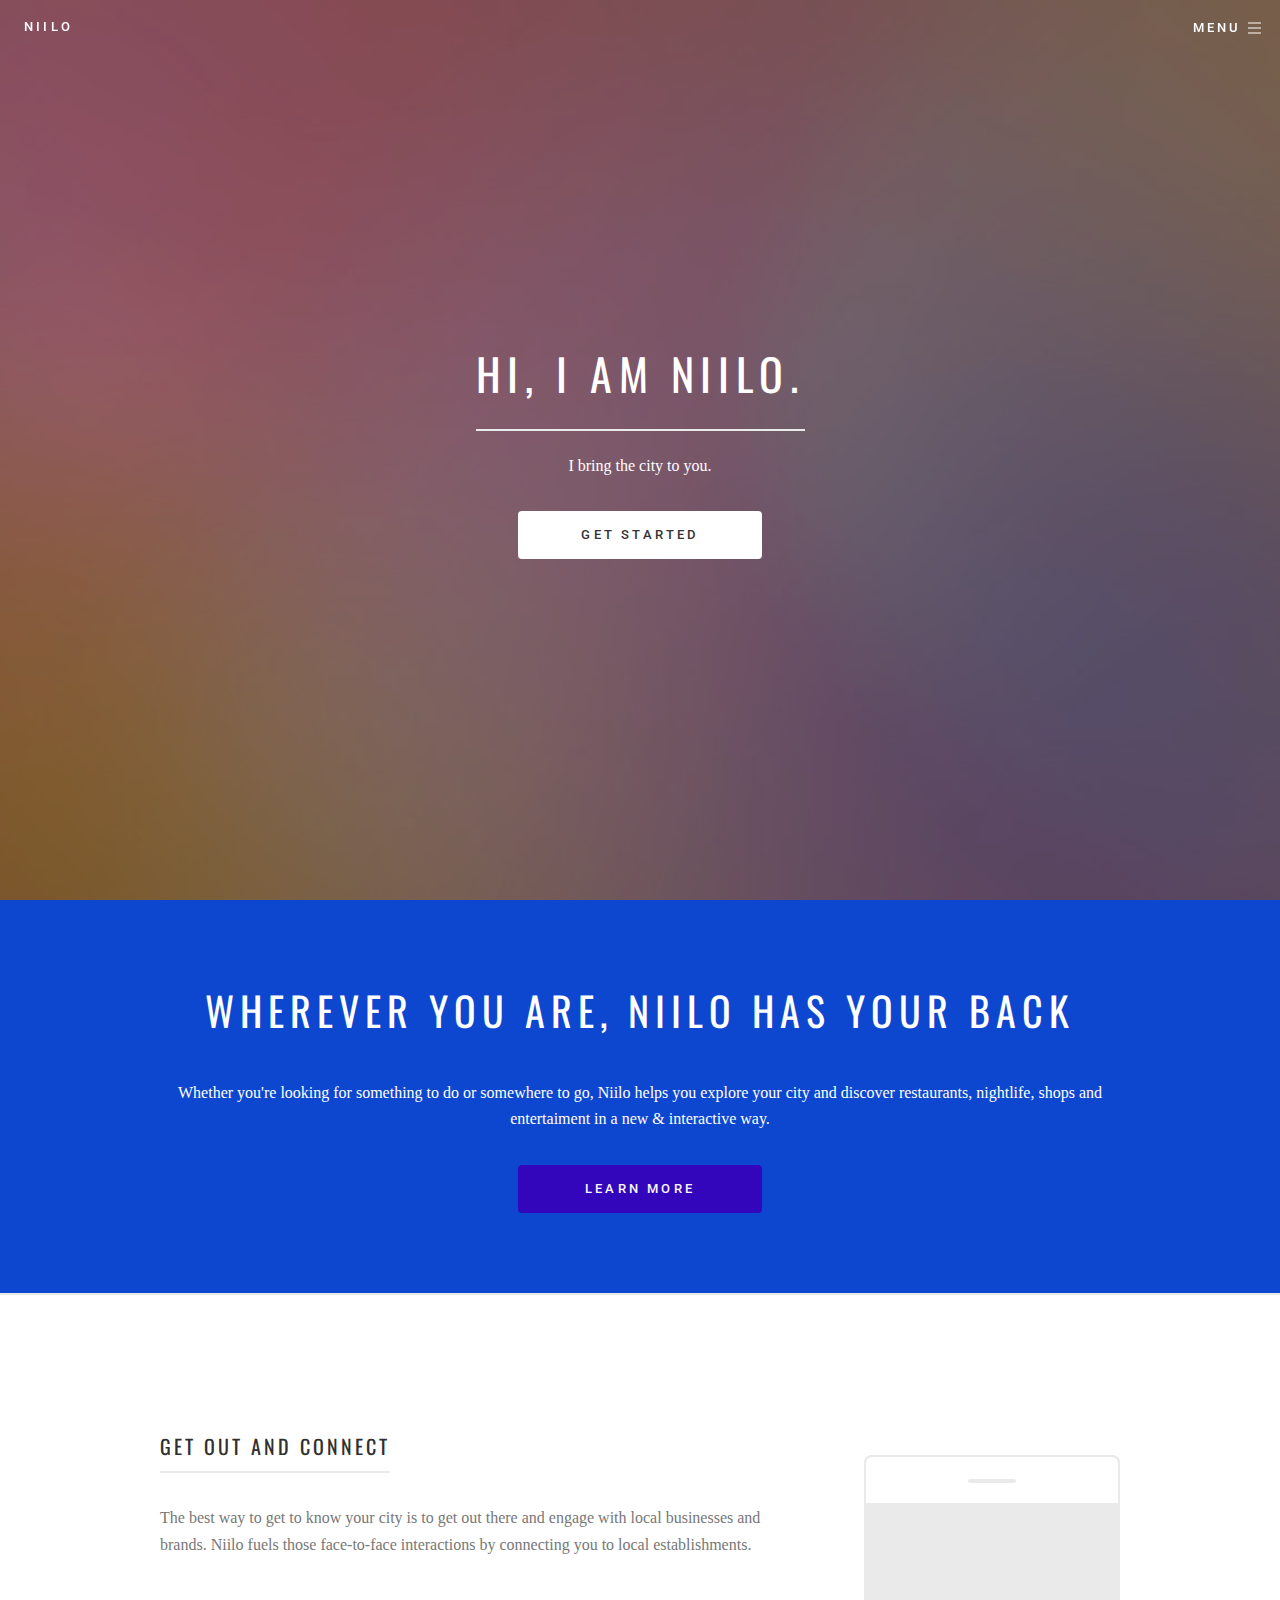
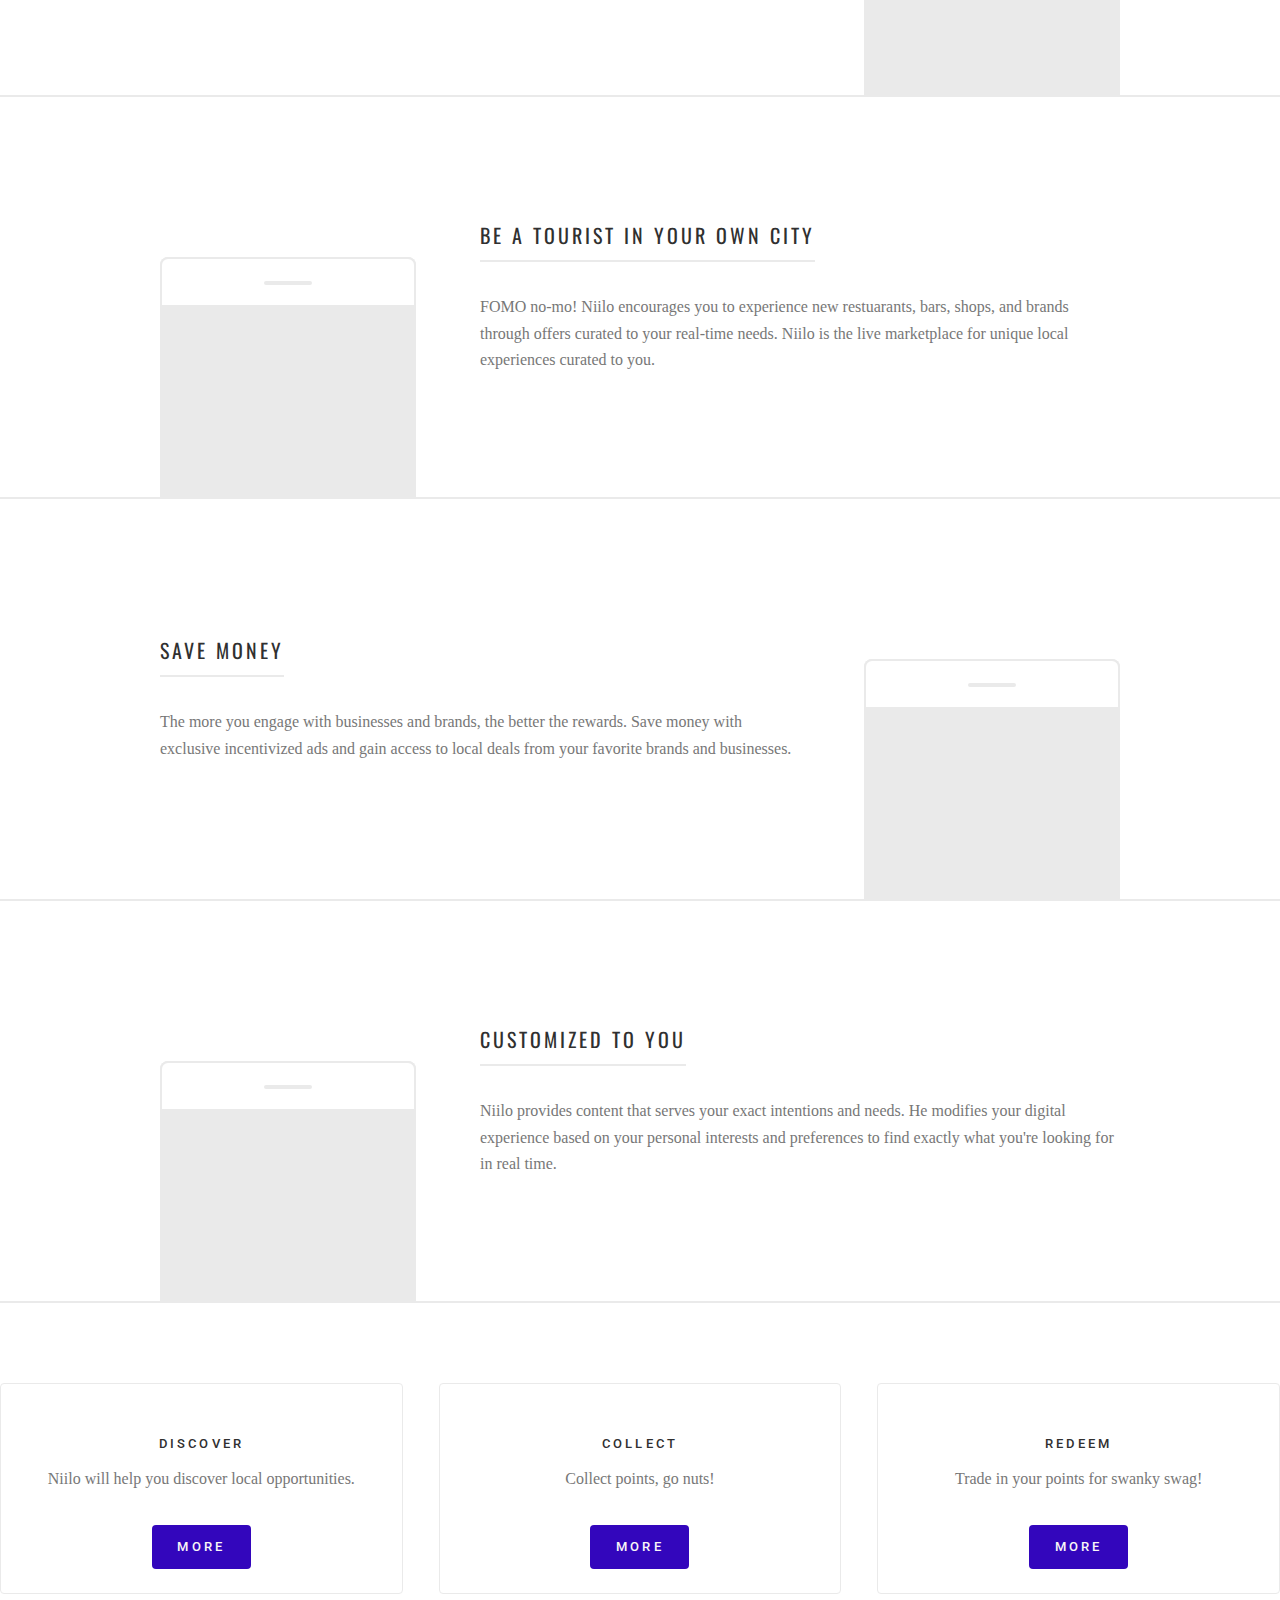
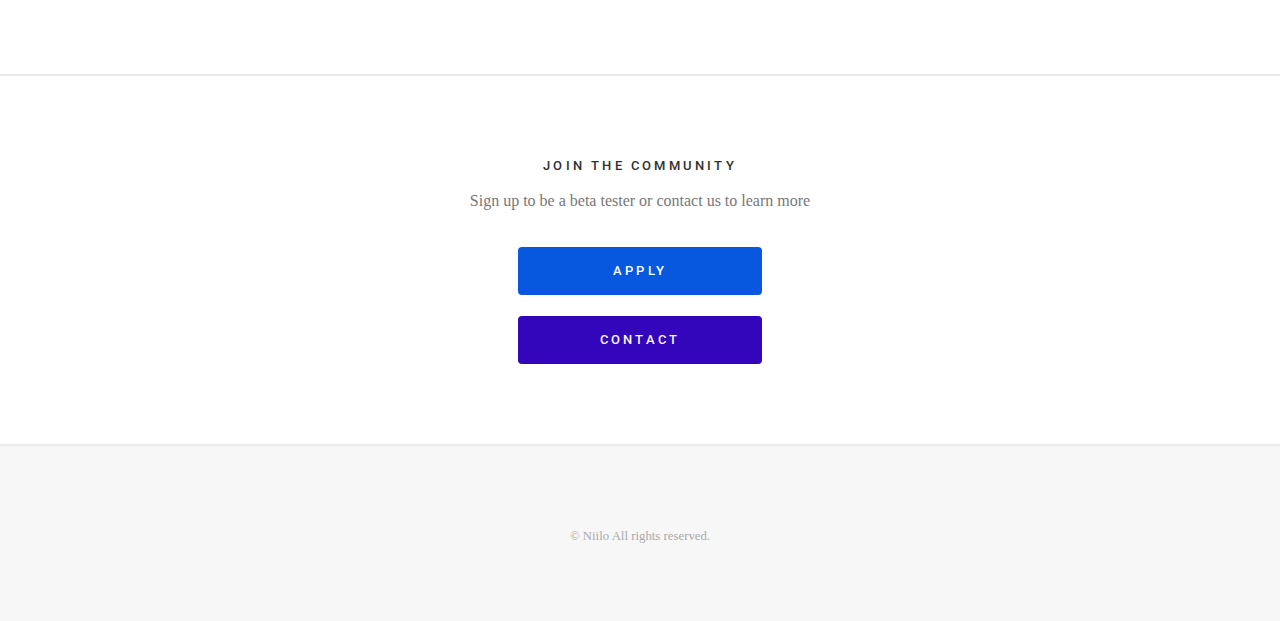
==== commit 14b437e0: "Cut out unneeded sections. Initial formatting of DOM. Experimented with photos." ====
--- a/index.html
+++ b/index.html
@@ -37,8 +37,7 @@
 							<li><a href="elements.html">Business</a></li>
 						</ul>
 						<ul class="actions vertical">
-							<li><a href="#" class="button special fit">Sign Up</a></li>
-							<li><a href="#" class="button fit">Log In</a></li>
+							<li><a href="#" class="button special fit">Apply</a></li>
 						</ul>
 					</nav>
 
@@ -54,8 +53,8 @@
 					<section id="banner" data-video="images/banner">
 						<div class="inner">
 							<header>
-								<h1>Hi, I am Niilo.</h1>
-								<p>I bring the city to you.</p>
+								<h1 id="userhead">Hi, I am Niilo.</h1>
+								<p id="userhead">I bring the city to you.</p>
 							</header>
 							<ul class="actions">
 								<li><a href="#" class="button special big">Get Started</a></li>
@@ -73,8 +72,8 @@
 
 						<section id="cta" class="main special">
 							<div class="inner">
-								<h1> Wherever you are, Niilo has your back </h1>
-								<p>Whether you're looking for something to do or somewhere to go, Niilo helps you explore your city and discover restaurants, nightlife, shops and entertaiment in a new & interactive way.</p>
+								<h1 id="cta"> Wherever you are, Niilo has your back </h1>
+								<p id="userhead">Whether you're looking for something to do or somewhere to go, Niilo helps you explore your city and discover restaurants, nightlife, shops and entertaiment in a new & interactive way.</p>
 								<ul class="actions vertical">
 									<li><a href="#" class="button big">Learn More</a></li>
 								</ul>
@@ -206,13 +205,14 @@
 
 
 						<!-- CTA -->
-							<section id="cta" class="main special">
+							<section class="main special">
 								<div class="inner">
-									<p>Sed varius suspendisse dictum leo ipsum amet pellentesque<br />
-									fusce ac hendrerit consectetur tempor lorem ipsum.</p>
+									<h3> JOIN THE COMMUNITY </h3>
+									<p>Sign up to be a beta tester or contact us
+										to learn more</p>
 									<ul class="actions vertical">
-										<li><a href="#" class="button special big">Get Started</a></li>
-										<li><a href="#" class="button big">Learn More</a></li>
+										<li><a href="#" class="button special big">Apply</a></li>
+										<li><a href="#" class="button big">Contact</a></li>
 									</ul>
 								</div>
 							</section>
@@ -221,16 +221,8 @@
 
 				<!-- Footer -->
 					<footer id="footer">
-						<div class="inner">
-							<ul class="icons">
-								<li><a href="#" class="icon alt fa-twitter"><span class="label">Twitter</span></a></li>
-								<li><a href="#" class="icon alt fa-facebook"><span class="label">Facebook</span></a></li>
-								<li><a href="#" class="icon alt fa-youtube"><span class="label">YouTube</span></a></li>
-								<li><a href="#" class="icon alt fa-instagram"><span class="label">Instagram</span></a></li>
-								<li><a href="#" class="icon alt fa-envelope"><span class="label">Email</span></a></li>
-							</ul>
-						</div>
-						<p class="copyright">&copy; Untitled. All rights reserved.</p>
+
+						<p class="copyright">&copy; Niilo All rights reserved.</p>
 					</footer>
 
 			</div>
--- a/assets/css/main.css
+++ b/assets/css/main.css
@@ -1641,7 +1641,7 @@
 
 	body {
 		background-color: #333333;
-		color: #8e8e8e;
+		color: ##f9f7f7;
 	}
 
 	body, input, select, textarea {
@@ -1699,6 +1699,8 @@
 
 	p {
 		margin: 0 0 2em 0;
+		color: #777777;
+		font-family:Tahoma;
 	}
 
 	h1, h2, h3, h4, h5, h6 {
@@ -1830,11 +1832,11 @@
 	}
 
 	h1, h2, h3, h4, h5, h6 {
-		color: #777777;
+		color: #303030;
 	}
 
 	blockquote {
-		border-left-color: #eaeaea;
+		border-left-color: #f9f7f7;
 	}
 
 	code {
@@ -1959,9 +1961,9 @@
 	input[type="button"],
 	button,
 	.button {
-		background-color: transparent;
-		box-shadow: inset 0 0 0 2px #eaeaea;
-		color: #777777 !important;
+		background-color: #3306bc;
+		/*box-shadow: inset 0 0 0 2px #eaeaea;*/
+		color: #f9f7f7 !important;
 	}
 
 		input[type="submit"]:hover,
@@ -1970,7 +1972,7 @@
 		button:hover,
 		.button:hover {
 			box-shadow: inset 0 0 0 2px #84dbbd;
-			color: #84dbbd !important;
+			color: ##f9f7f7 !important;
 		}
 
 		input[type="submit"]:active,
@@ -1989,7 +1991,7 @@
 		button.special,
 		.button.special {
 			box-shadow: none;
-			background-color: #84dbbd;
+			background-color: #0757df;
 			color: #ffffff !important;
 		}
 
@@ -1998,7 +2000,7 @@
 			input[type="button"].special:hover,
 			button.special:hover,
 			.button.special:hover {
-				background-color: #70d5b2;
+				background-color: #8fd9ff;
 				color: #ffffff !important;
 			}
 
@@ -2632,6 +2634,7 @@
 
 	section.special, article.special {
 		text-align: center;
+		background-color: #ffffff;
 	}
 
 	section header, article header {
@@ -3703,4 +3706,22 @@
 		background-color: #ffffff;
 		min-height: 100vh;
 		opacity: 1;
-	}+	}
+
+
+
+
+
+
+
+
+	/* Adaptations */
+
+	#cta {
+		background-color:#0d47d0;
+		color: #ffffff;
+	}
+
+	#userhead {
+		color: #ffffff;
+	}
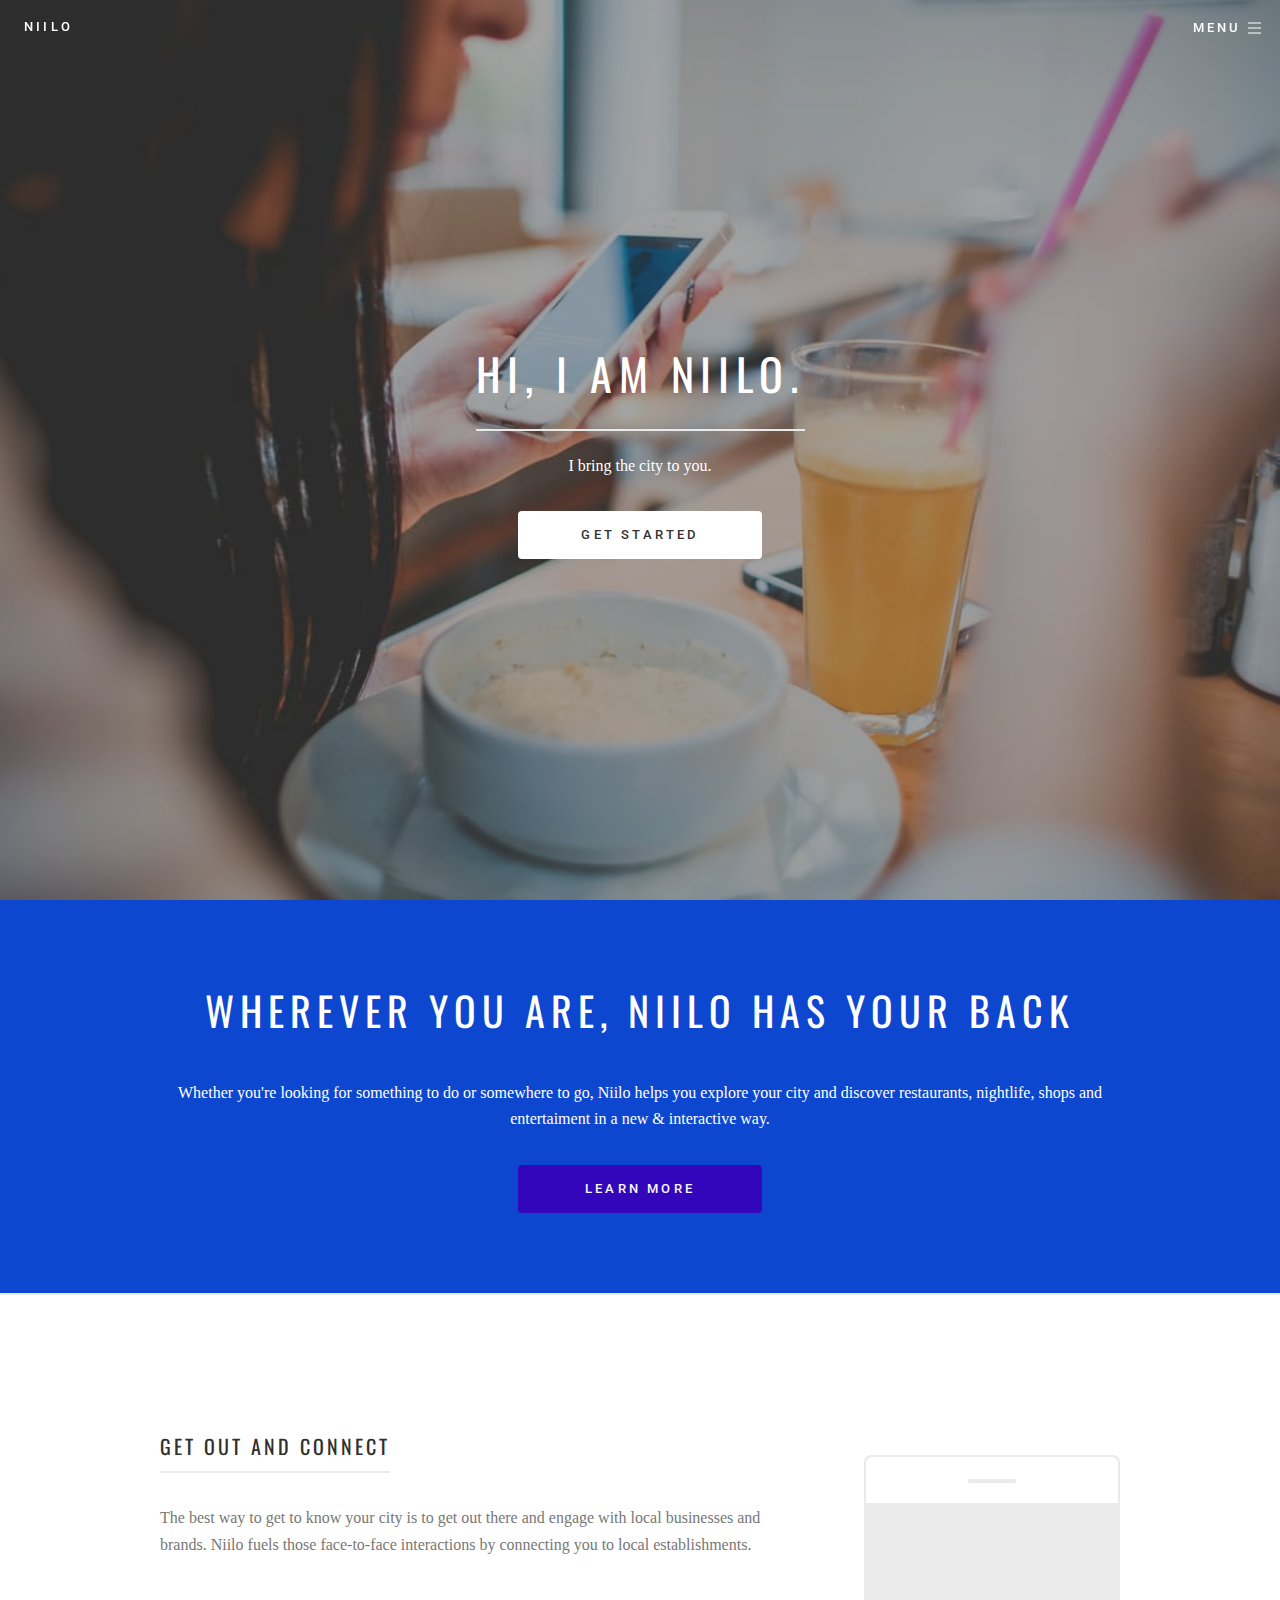
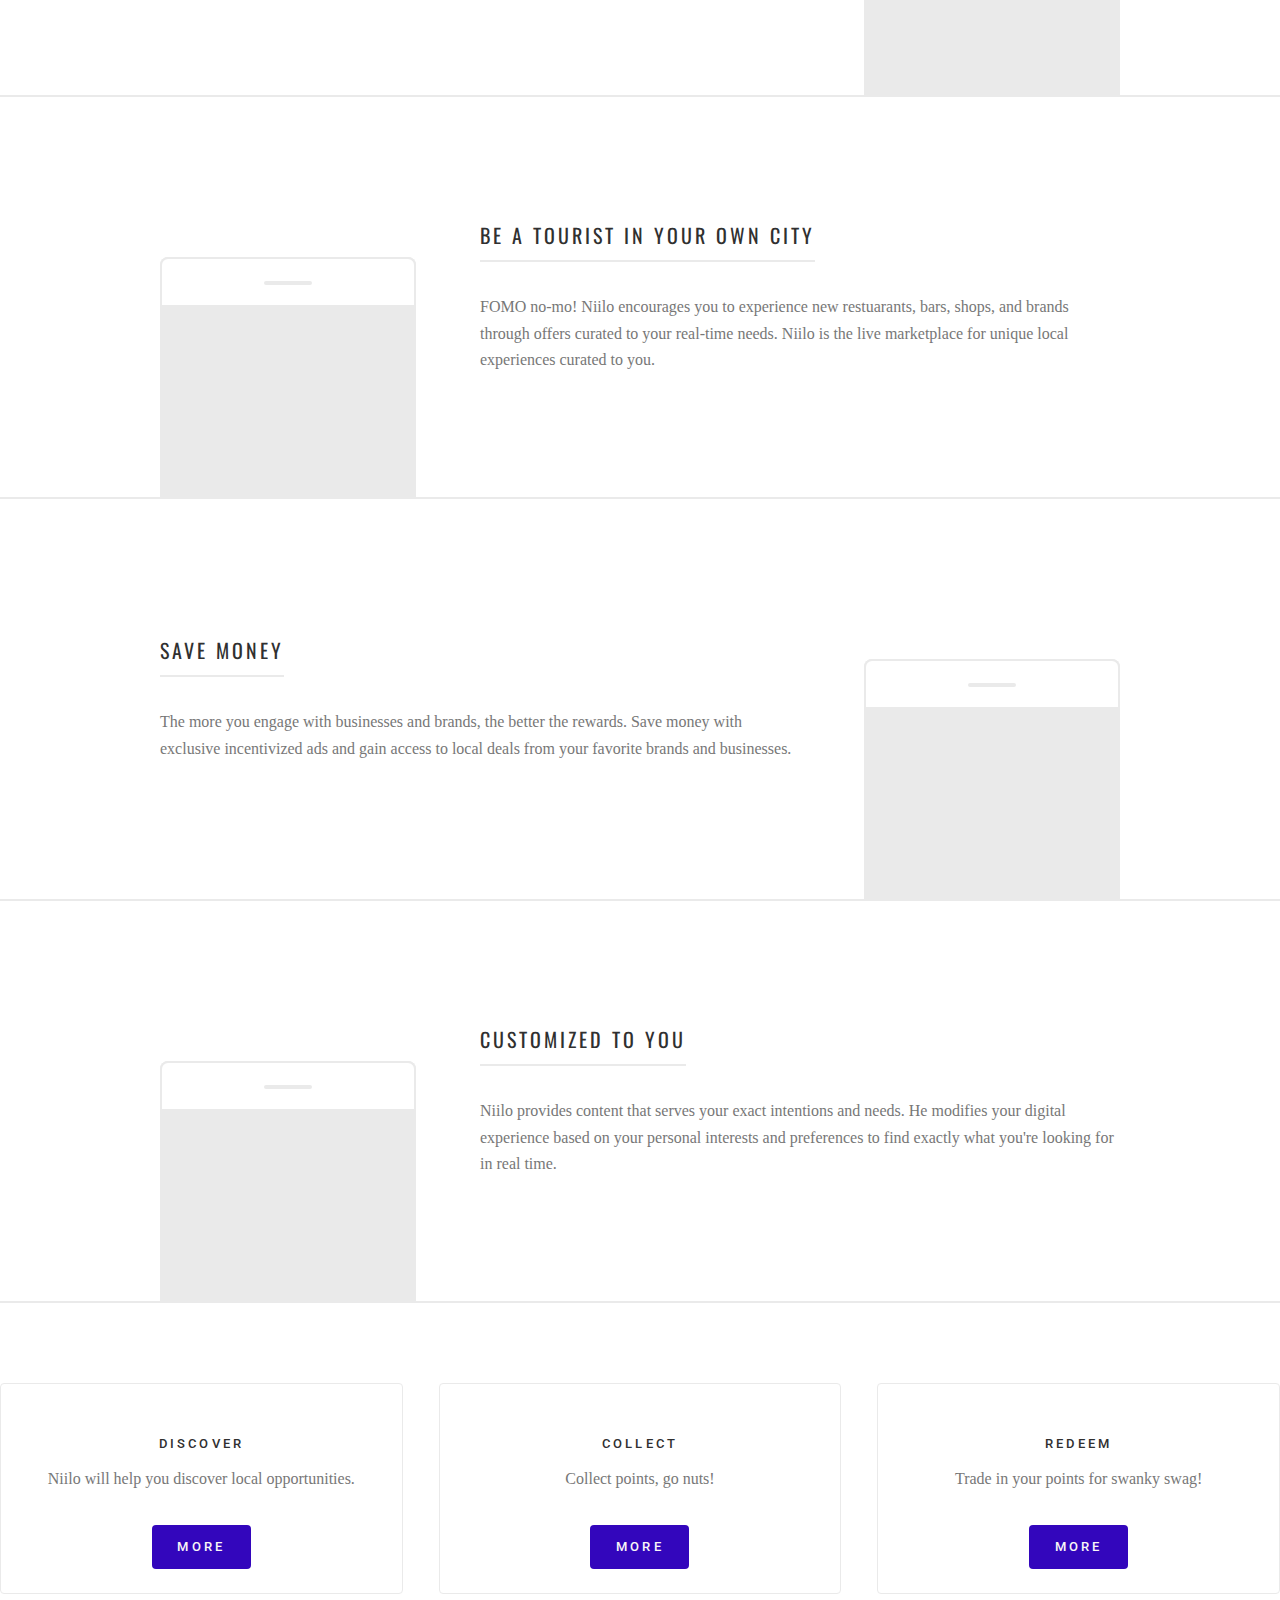
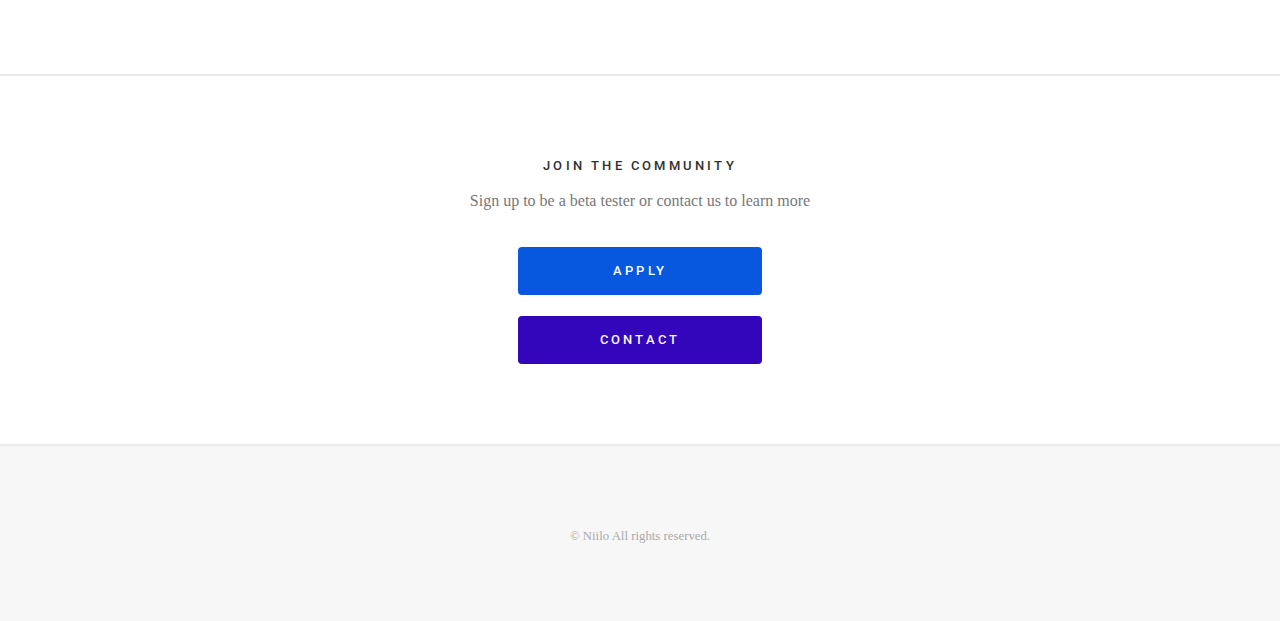
==== commit 09160ffb: "Removed video from index and moved the relevant code to a comment above the banner section." ====
--- a/index.html
+++ b/index.html
@@ -49,8 +49,10 @@
 					step on those that don't (falling back on whatever you've set as the background image).
 
 					* Your video must be offered in both .mp4 and .webm formats to work everywhere.
+
+					data-video="images/banner"
 				-->
-					<section id="banner" data-video="images/banner">
+					<section id="banner" >
 						<div class="inner">
 							<header>
 								<h1 id="userhead">Hi, I am Niilo.</h1>
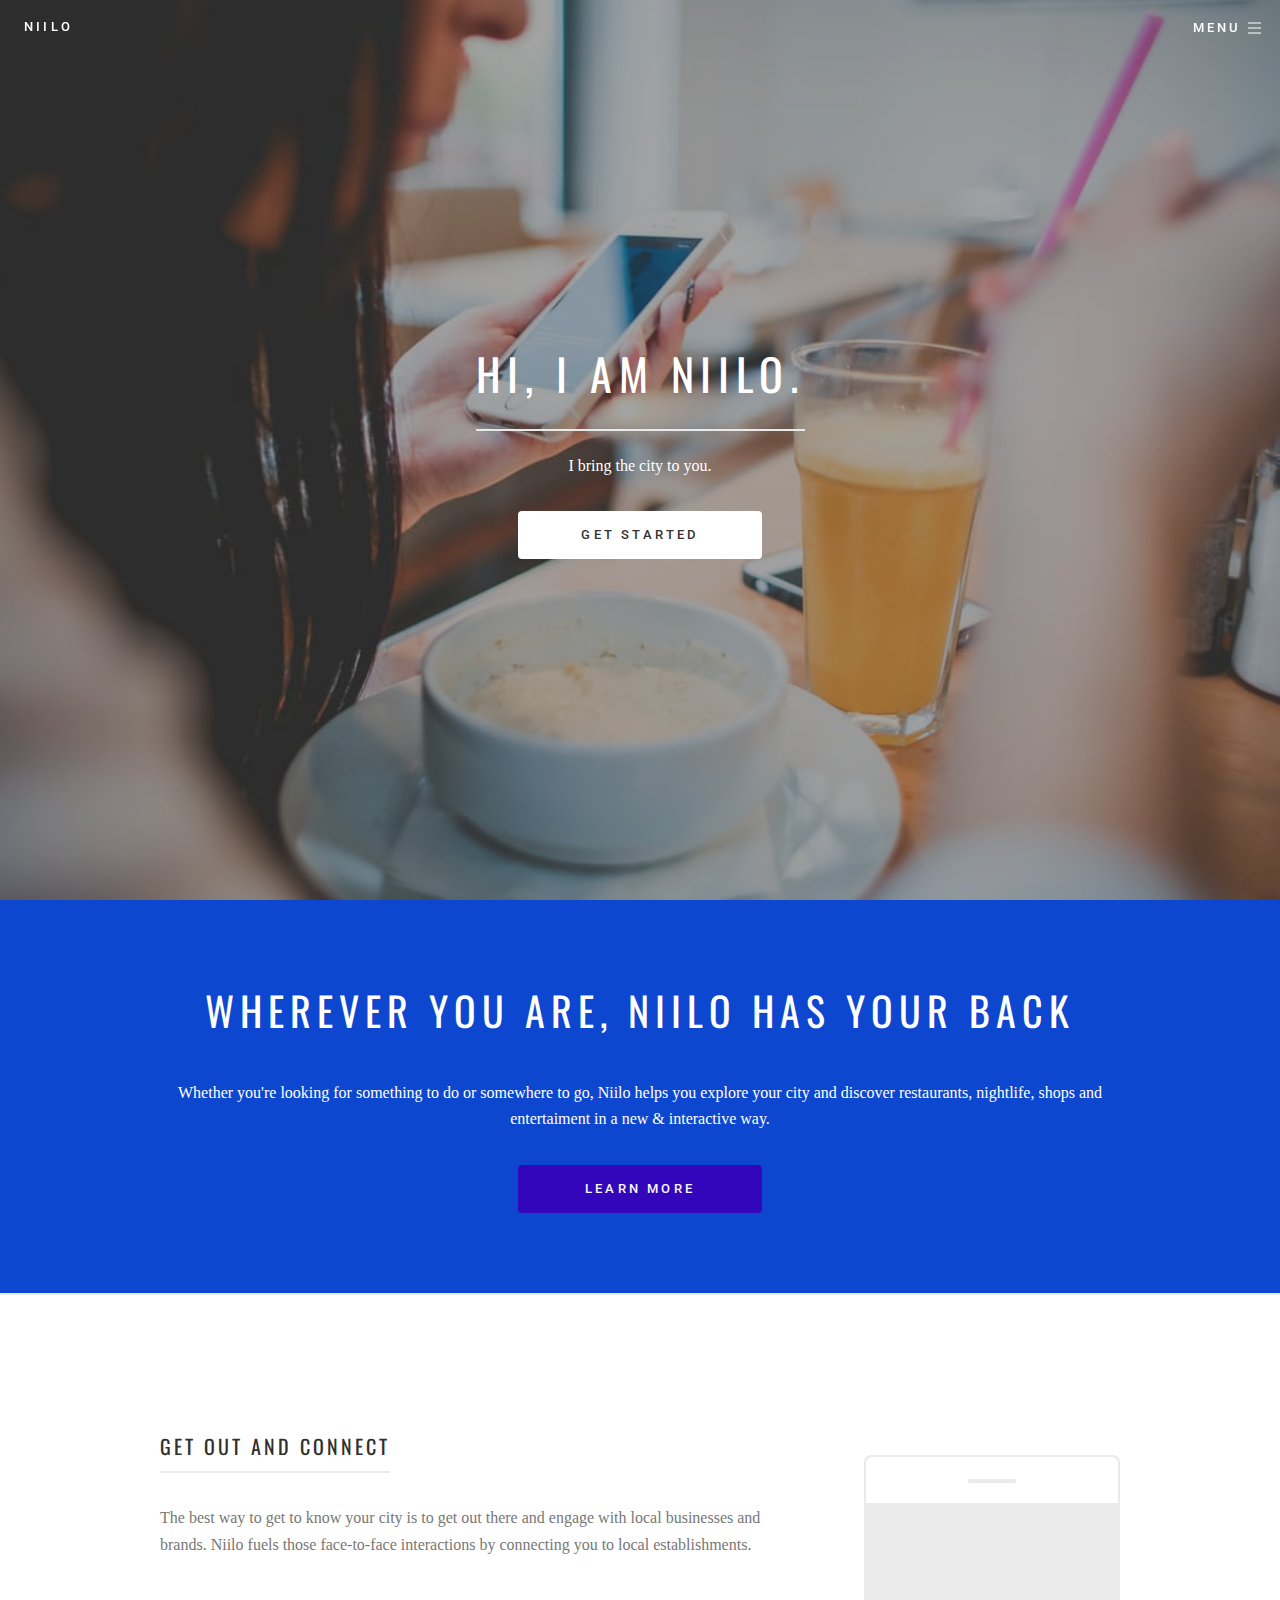
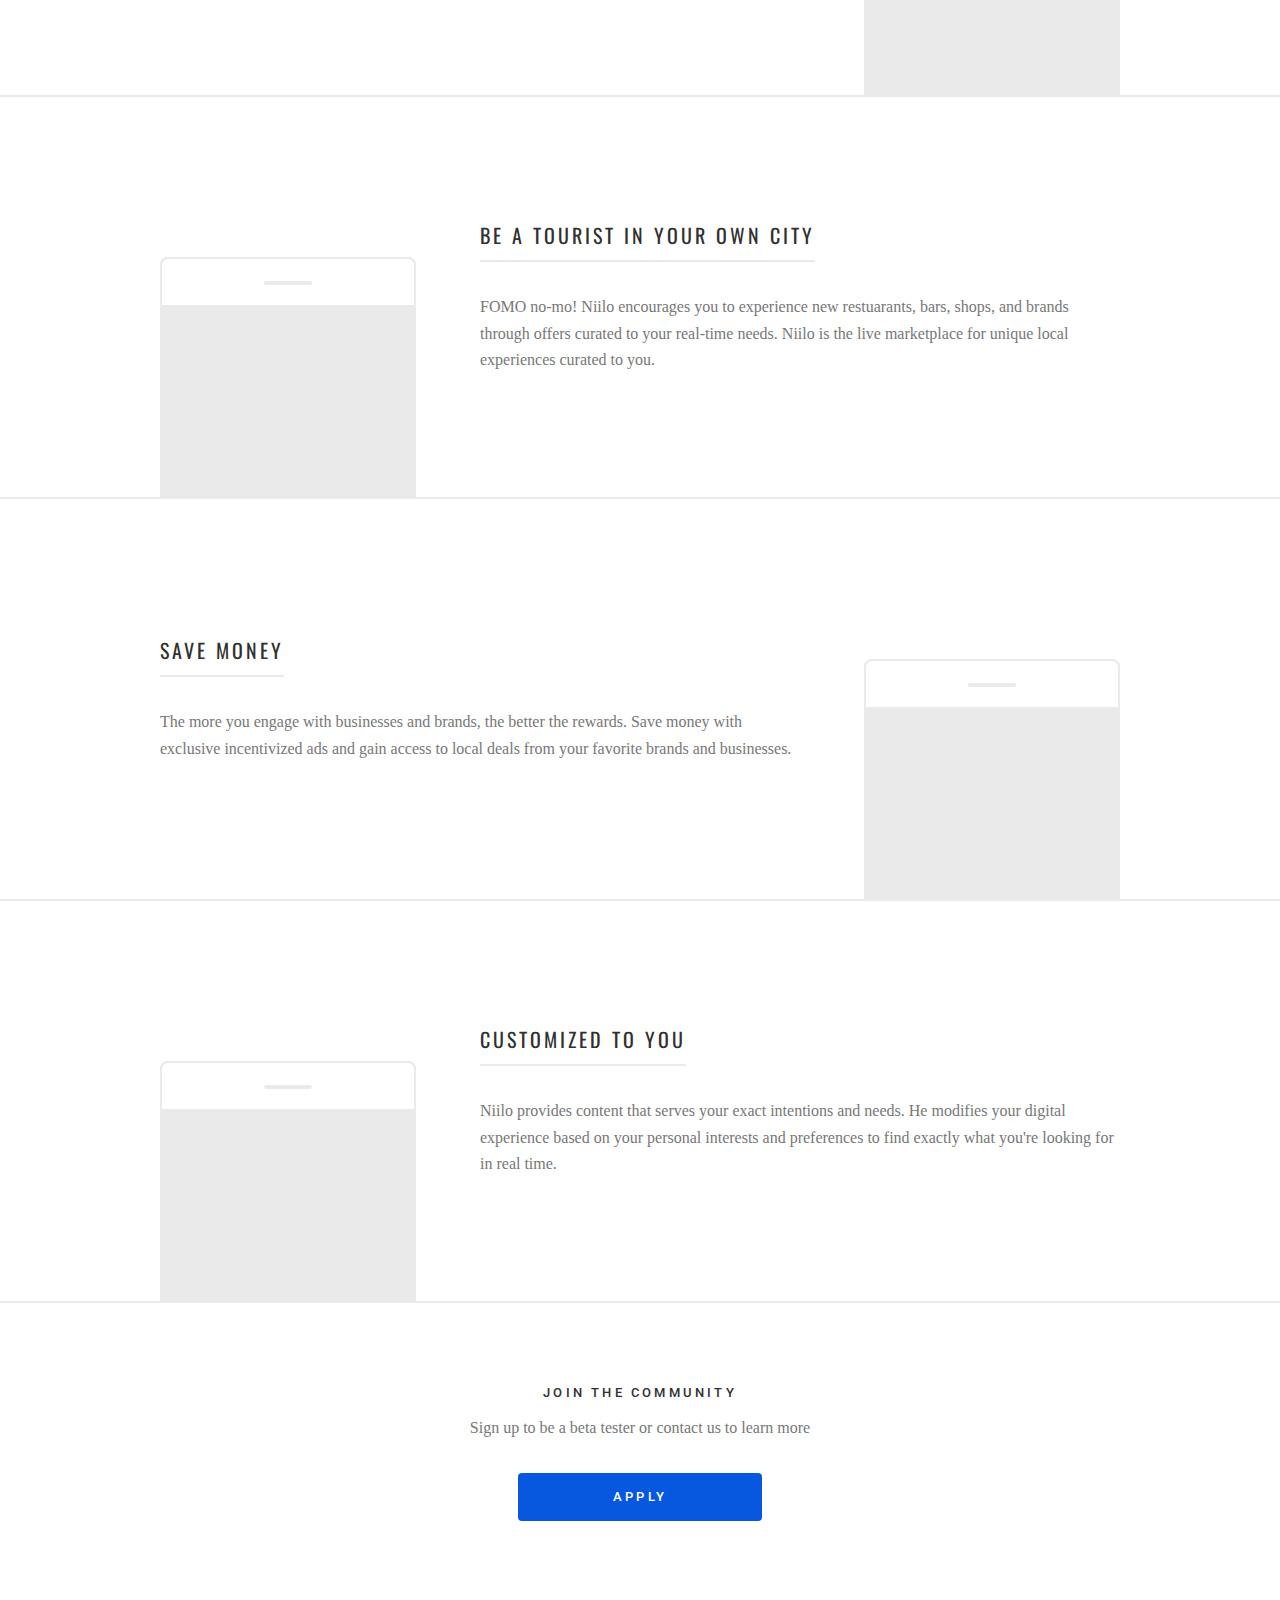
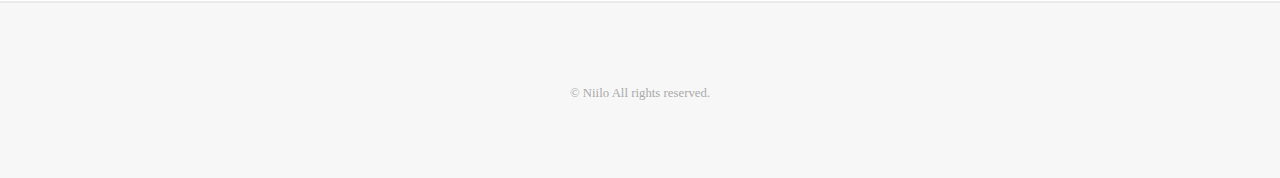
==== commit 42a4ec98: "Edited contact/apply form. Redirected it to it's own page. Edited links on Home to # to ease navigat" ====
--- a/index.html
+++ b/index.html
@@ -33,11 +33,11 @@
 					<nav id="menu">
 						<ul class="links">
 							<li><a href="index.html">Home</a></li>
-							<li><a href="generic.html">User</a></li>
-							<li><a href="elements.html">Business</a></li>
+							<li><a href="#">User</a></li>
+							<li><a href="#">Business</a></li>
 						</ul>
 						<ul class="actions vertical">
-							<li><a href="#" class="button special fit">Apply</a></li>
+							<li><a href="apply.html" class="button special fit">Apply</a></li>
 						</ul>
 					</nav>
 
@@ -153,59 +153,6 @@
 						</section>
 
 
-<!-- FREQUENCY -->
-
-
-						<section id="three" class="wrapper style1 special">
-										<div class="container">
-											<div class="row 150%">
-												<section class="4u 12u$(medium) 12u$(small)">
-													<div class="box style1">
-														<span class="image full"><img src="images/pic01.jpg" alt="" /></span>
-														<h3>Discover</h3>
-														<p>Niilo will help you discover local opportunities.</p>
-														<ul class="actions">
-															<li><a href="#" class="button alt">More</a></li>
-														</ul>
-													</div>
-												</section>
-												<section class="4u 6u(medium) 12u$(small)">
-													<div class="box style2">
-														<span class="image full"><img src="images/pic02.jpg" alt="" /></span>
-														<h3>Collect</h3>
-														<p>Collect points, go nuts!</p>
-														<ul class="actions">
-															<li><a href="#" class="button alt">More</a></li>
-														</ul>
-													</div>
-												</section>
-												<section class="4u$ 6u$(medium) 12u$(small)">
-													<div class="box style4">
-														<span class="image full"><img src="images/pic03.jpg" alt="" /></span>
-														<h3>Redeem</h3>
-														<p>Trade in your points for swanky swag!</p>
-														<ul class="actions">
-															<li><a href="#" class="button alt">More</a></li>
-														</ul>
-													</div>
-												</section>
-											</div>
-										</div>
-									</section>
-
-
-
-
-<!-- END FREQUENCY -->
-
-
-
-
-
-
-
-
-
 						<!-- CTA -->
 							<section class="main special">
 								<div class="inner">
@@ -213,8 +160,7 @@
 									<p>Sign up to be a beta tester or contact us
 										to learn more</p>
 									<ul class="actions vertical">
-										<li><a href="#" class="button special big">Apply</a></li>
-										<li><a href="#" class="button big">Contact</a></li>
+										<li><a href="apply.html" class="button special big">Apply</a></li>
 									</ul>
 								</div>
 							</section>
--- a/assets/css/main.css
+++ b/assets/css/main.css
@@ -2191,7 +2191,7 @@
 	select,
 	textarea {
 		background: rgba(144, 144, 144, 0.075);
-		border-color: #eaeaea;
+		border-color: #ffffff;
 	}
 
 		input[type="text"]:focus,
